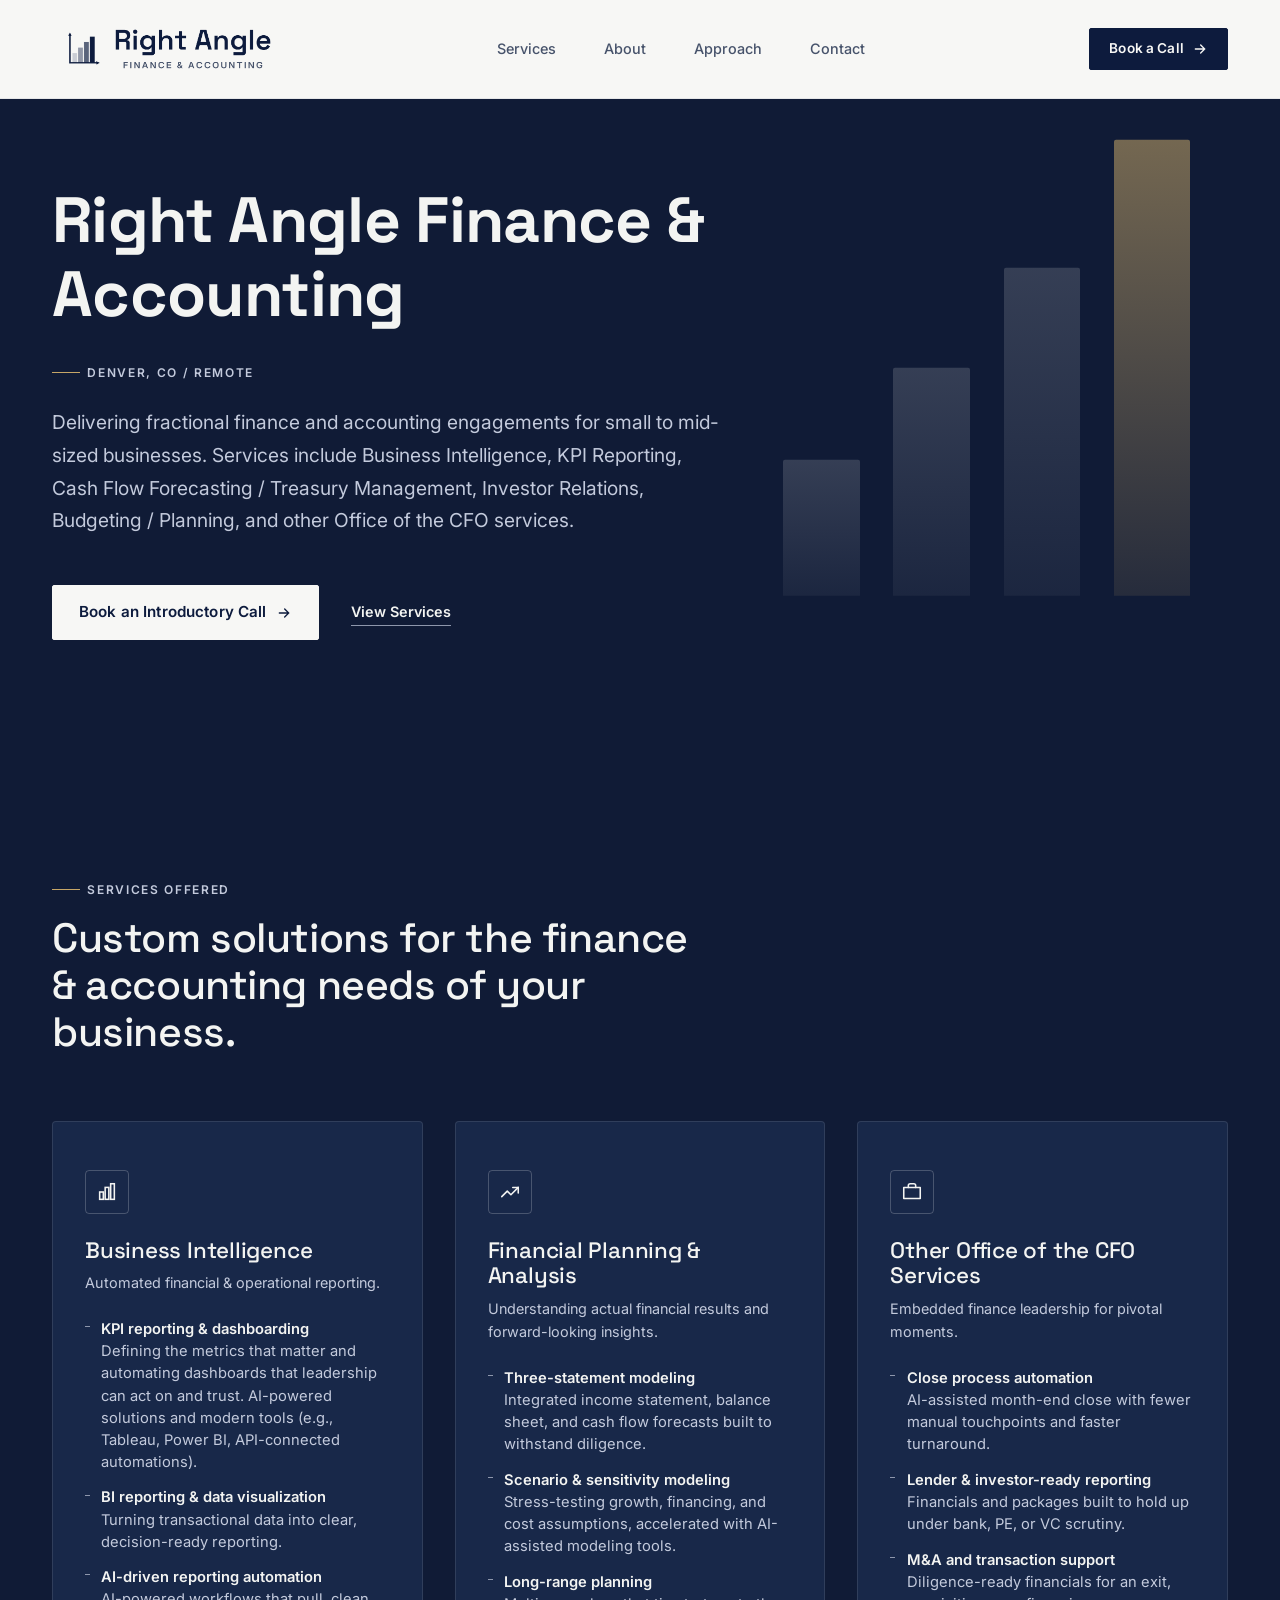
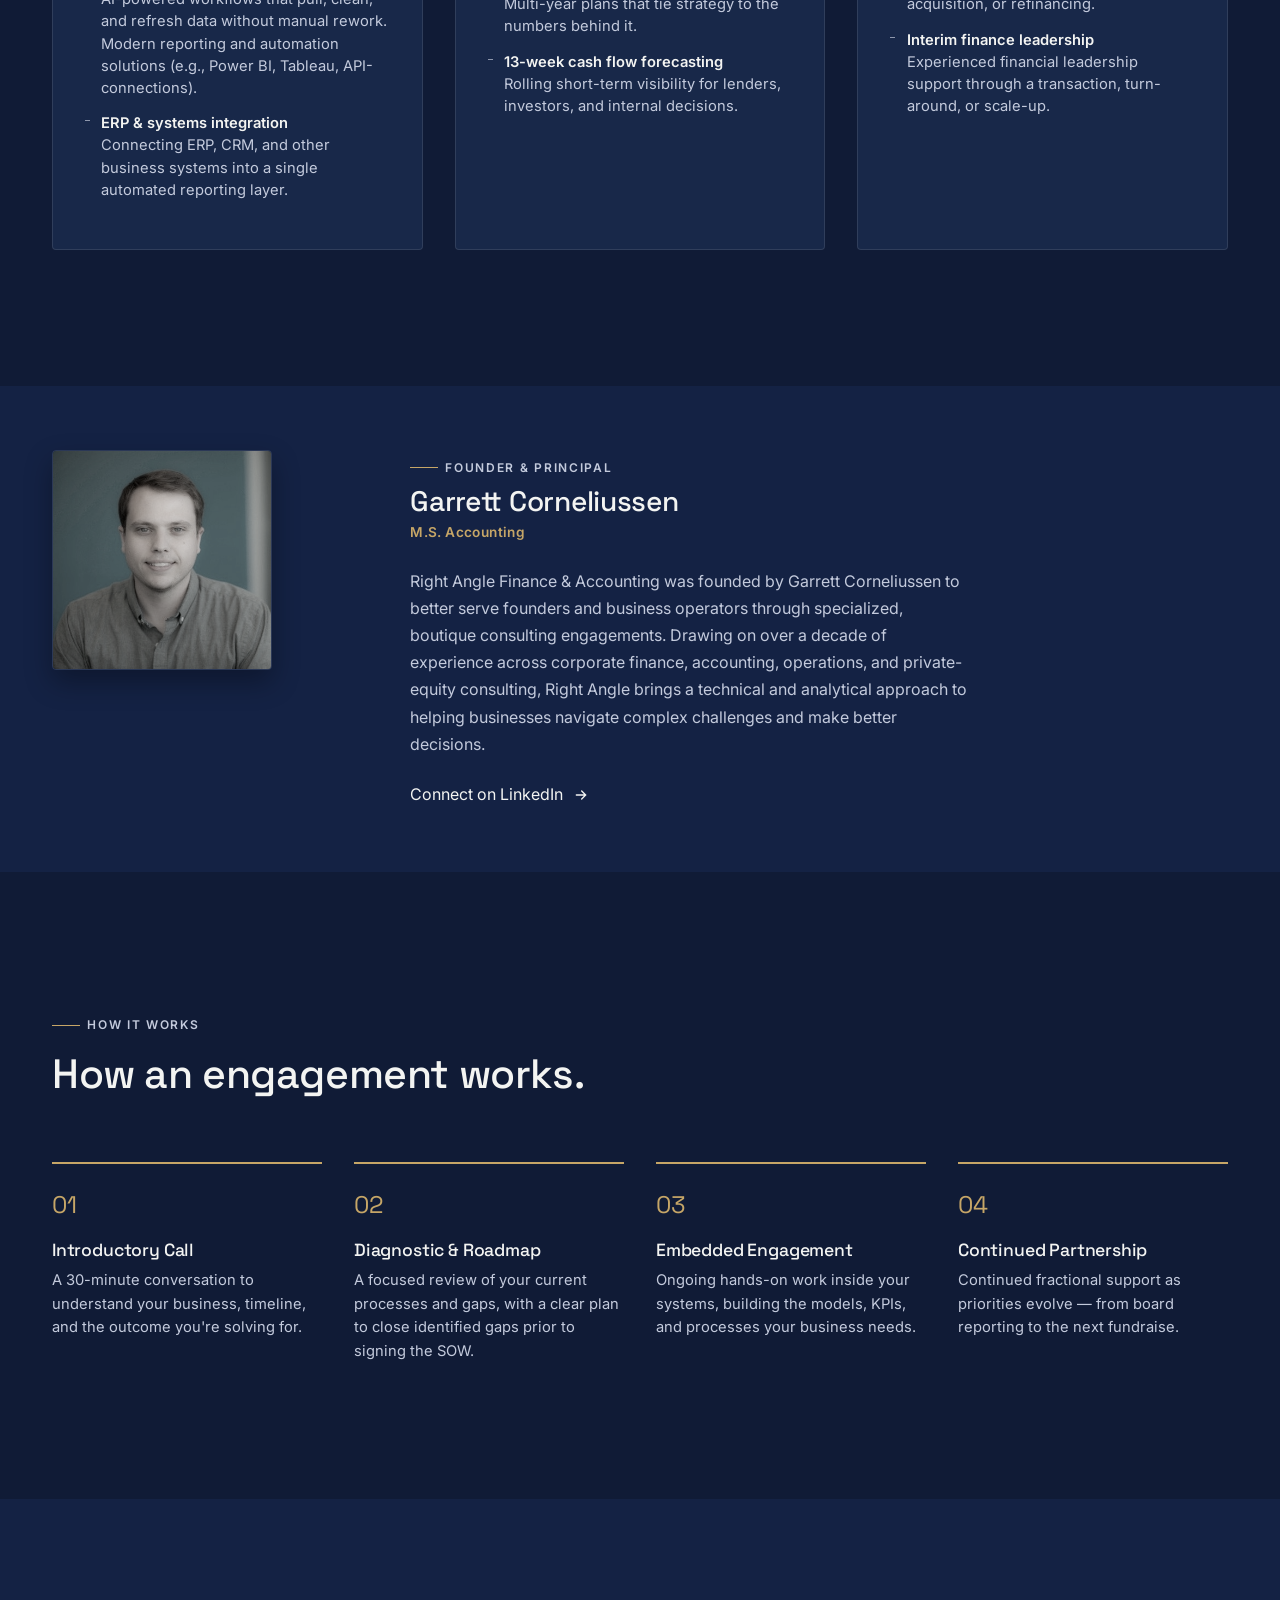
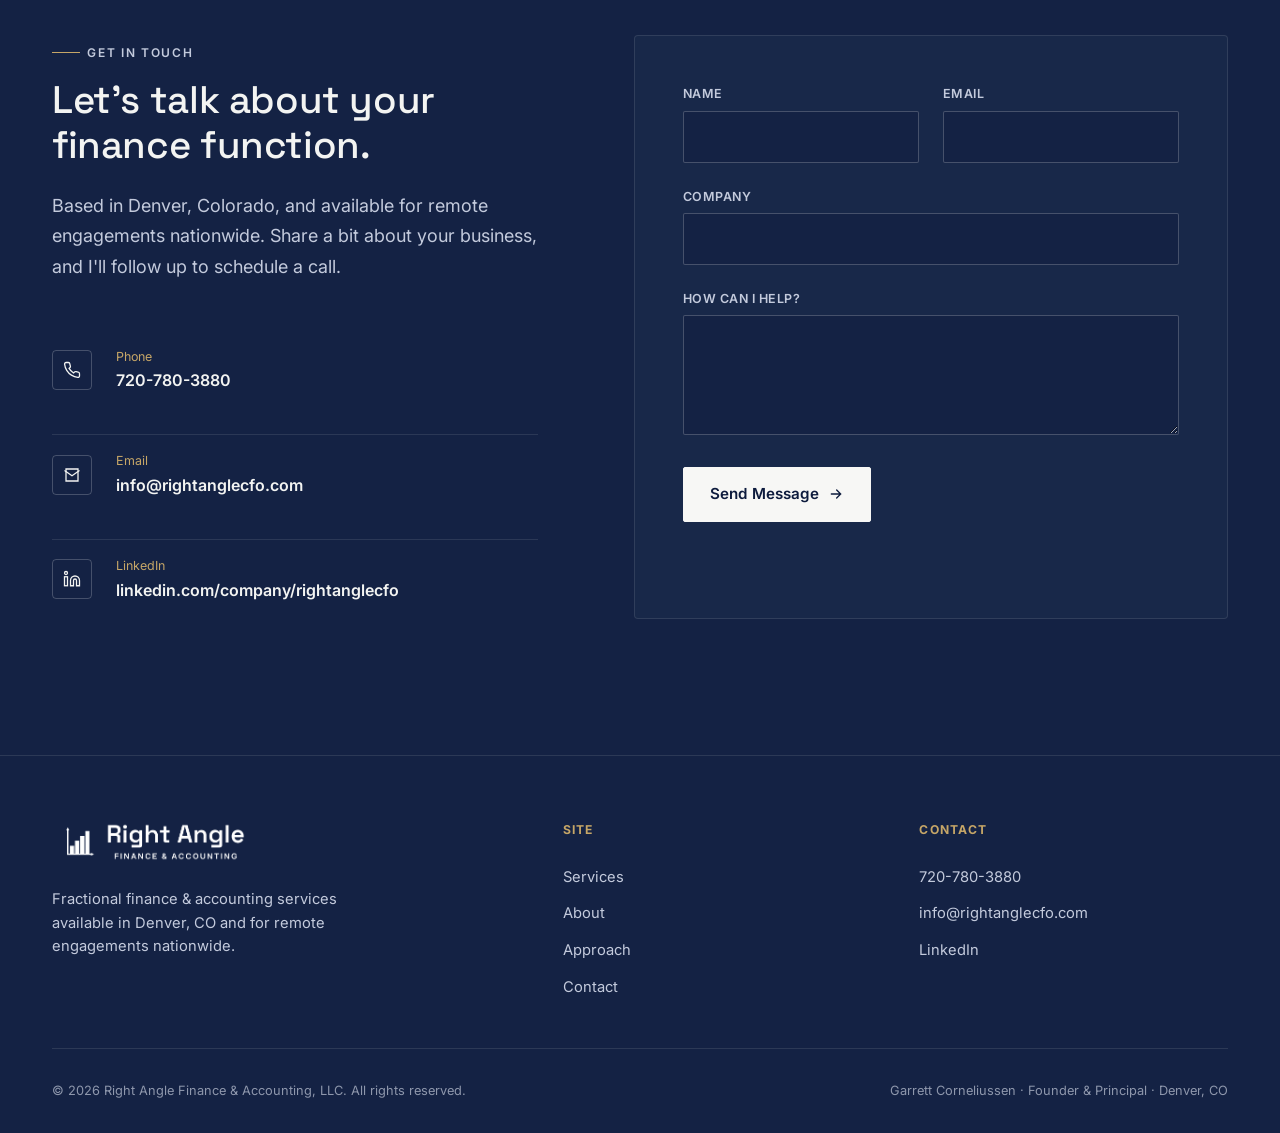
==== index.html @ b78715cd "Update Services headline, drop subheading, fix hero bar clipping - Services headline now reads "Cust" ====
<!DOCTYPE html>
<html lang="en">
<head>
<meta charset="UTF-8">
<meta name="viewport" content="width=device-width, initial-scale=1.0">
<title>Right Angle Finance & Accounting | Fractional CFO Services</title>
<meta name="description" content="Fractional finance & accounting for founder-led businesses preparing for exit, scaling through transformation, or building lender-ready financials after a raise. Based in Denver, CO — engagements nationwide.">

<link rel="icon" type="image/png" href="images/logo-icon.png">
<link rel="preconnect" href="https://fonts.googleapis.com">
<link rel="preconnect" href="https://fonts.gstatic.com" crossorigin>
<link href="https://fonts.googleapis.com/css2?family=Space+Grotesk:wght@400;500;600;700&family=Inter:wght@400;500;600;700&display=swap" rel="stylesheet">
<link rel="stylesheet" href="css/style.css">
</head>
<body>

<!-- ============================================================
     HEADER
     ============================================================ -->
<header class="site-header" id="siteHeader">
  <div class="container">
    <a href="#top" class="brand" aria-label="Right Angle Finance & Accounting — home">
      <img src="images/logo-horizontal-transparent.png" alt="Right Angle Finance & Accounting">
    </a>

    <nav class="nav-links" aria-label="Primary">
      <a href="#services">Services</a>
      <a href="#about">About</a>
      <a href="#process">Approach</a>
      <a href="#contact">Contact</a>
    </nav>

    <div class="nav-cta">
      <a href="#contact" class="btn btn-primary">
        Book a Call
        <svg viewBox="0 0 24 24" fill="none" stroke="currentColor" stroke-width="2" stroke-linecap="round"><path d="M5 12h14M13 6l6 6-6 6"/></svg>
      </a>
    </div>

    <button class="nav-toggle" id="navToggle" aria-label="Toggle menu" aria-expanded="false">
      <span></span><span></span><span></span>
    </button>
  </div>
</header>

<div class="mobile-menu" id="mobileMenu">
  <a href="#services">Services</a>
  <a href="#about">About</a>
  <a href="#process">Approach</a>
  <a href="#contact">Contact</a>
  <a href="#contact" class="btn btn-primary">Book a Call</a>
</div>

<main id="top">

  <!-- ============================================================
       HERO
       ============================================================ -->
  <section class="hero">
    <div class="hero-watermark" aria-hidden="true">
      <div class="bar"></div>
      <div class="bar"></div>
      <div class="bar"></div>
      <div class="bar"></div>
    </div>
    <div class="container">
      <div class="hero-copy">
        <h1>Right Angle Finance &amp; Accounting</h1>
        <span class="eyebrow">Denver, CO / Remote</span>
        <p class="lede">Delivering fractional finance and accounting engagements for small to mid-sized businesses. Services include Business Intelligence, KPI Reporting, Cash Flow Forecasting / Treasury Management, Investor Relations, Budgeting / Planning, and other Office of the CFO services.</p>
        <div class="hero-actions">
          <a href="#contact" class="btn btn-primary">
            Book an Introductory Call
            <svg viewBox="0 0 24 24" fill="none" stroke="currentColor" stroke-width="2" stroke-linecap="round"><path d="M5 12h14M13 6l6 6-6 6"/></svg>
          </a>
          <a href="#services" class="link-inline">View Services</a>
        </div>
      </div>
    </div>
  </section>

  <!-- ============================================================
       SERVICES
       ============================================================ -->
  <section class="section" id="services">
    <div class="container">
      <div class="services-intro section-head" data-reveal>
        <span class="eyebrow">Services Offered</span>
        <h2>Custom solutions for the finance &amp; accounting needs of your business.</h2>
      </div>

      <div class="services-grid">
        <article class="service-card" data-reveal>
          <div class="service-icon">
            <svg viewBox="0 0 24 24" fill="none" stroke="currentColor" stroke-width="1.7" stroke-linecap="round"><rect x="4" y="12" width="4" height="8"/><rect x="10" y="7" width="4" height="13"/><rect x="16" y="3" width="4" height="17"/></svg>
          </div>
          <h3>Business Intelligence</h3>
          <p class="service-tagline">Automated financial &amp; operational reporting.</p>
          <ul>
            <li><strong>KPI reporting &amp; dashboarding</strong>Defining the metrics that matter and automating dashboards that leadership can act on and trust. AI-powered solutions and modern tools (e.g., Tableau, Power BI, API-connected automations).</li>
            <li><strong>BI reporting &amp; data visualization</strong>Turning transactional data into clear, decision-ready reporting.</li>
            <li><strong>AI-driven reporting automation</strong>AI-powered workflows that pull, clean, and refresh data without manual rework. Modern reporting and automation solutions (e.g., Power BI, Tableau, API-connections).</li>
            <li><strong>ERP &amp; systems integration</strong>Connecting ERP, CRM, and other business systems into a single automated reporting layer.</li>
          </ul>
        </article>

        <article class="service-card" data-reveal>
          <div class="service-icon">
            <svg viewBox="0 0 24 24" fill="none" stroke="currentColor" stroke-width="1.7" stroke-linecap="round" stroke-linejoin="round"><path d="M3 17l6-6 4 4 8-8"/><path d="M15 7h6v6"/></svg>
          </div>
          <h3>Financial Planning &amp; Analysis</h3>
          <p class="service-tagline">Understanding actual financial results and forward-looking insights.</p>
          <ul>
            <li><strong>Three-statement modeling</strong>Integrated income statement, balance sheet, and cash flow forecasts built to withstand diligence.</li>
            <li><strong>Scenario &amp; sensitivity modeling</strong>Stress-testing growth, financing, and cost assumptions, accelerated with AI-assisted modeling tools.</li>
            <li><strong>Long-range planning</strong>Multi-year plans that tie strategy to the numbers behind it.</li>
            <li><strong>13-week cash flow forecasting</strong>Rolling short-term visibility for lenders, investors, and internal decisions.</li>
          </ul>
        </article>

        <article class="service-card" data-reveal>
          <div class="service-icon">
            <svg viewBox="0 0 24 24" fill="none" stroke="currentColor" stroke-width="1.7" stroke-linecap="round" stroke-linejoin="round"><path d="M3 7h18v12H3z"/><path d="M8 7V5a2 2 0 012-2h4a2 2 0 012 2v2"/></svg>
          </div>
          <h3>Other Office of the CFO Services</h3>
          <p class="service-tagline">Embedded finance leadership for pivotal moments.</p>
          <ul>
            <li><strong>Close process automation</strong>AI-assisted month-end close with fewer manual touchpoints and faster turnaround.</li>
            <li><strong>Lender &amp; investor-ready reporting</strong>Financials and packages built to hold up under bank, PE, or VC scrutiny.</li>
            <li><strong>M&amp;A and transaction support</strong>Diligence-ready financials for an exit, acquisition, or refinancing.</li>
            <li><strong>Interim finance leadership</strong>Experienced financial leadership support through a transaction, turn-around, or scale-up.</li>
          </ul>
        </article>
      </div>
    </div>
  </section>

  <!-- ============================================================
       ABOUT US
       ============================================================ -->
  <section class="section section--tight section--alt" id="about">
    <div class="container about-grid">
      <div class="about-photo" data-reveal>
        <img src="images/headshot.jpg" alt="Garrett Corneliussen, Founder and Principal of Right Angle Finance &amp; Accounting">
      </div>
      <div class="about-copy" data-reveal>
        <span class="eyebrow">Founder &amp; Principal</span>
        <h2>Garrett Corneliussen</h2>
        <span class="credential">M.S. Accounting</span>
        <p class="lede">Right Angle Finance &amp; Accounting was founded by Garrett Corneliussen to better serve founders and business operators through specialized, boutique consulting engagements. Drawing on over a decade of experience across corporate finance, accounting, operations, and private-equity consulting, Right Angle brings a technical and analytical approach to helping businesses navigate complex challenges and make better decisions.</p>
        <a href="https://www.linkedin.com/in/garrettcorneliussen/" target="_blank" rel="noopener" class="link-inline about-linkedin">
          Connect on LinkedIn
          <svg viewBox="0 0 24 24" fill="none" stroke="currentColor" stroke-width="2" stroke-linecap="round"><path d="M5 12h14M13 6l6 6-6 6"/></svg>
        </a>
      </div>
    </div>
  </section>

  <!-- ============================================================
       PROCESS
       ============================================================ -->
  <section class="section" id="process">
    <div class="container">
      <div class="section-head" data-reveal>
        <span class="eyebrow">How It Works</span>
        <h2>How an engagement works.</h2>
      </div>

      <div class="process-list">
        <div class="process-item" data-reveal>
          <span class="step-num">01</span>
          <h4>Introductory Call</h4>
          <p>A 30-minute conversation to understand your business, timeline, and the outcome you're solving for.</p>
        </div>
        <div class="process-item" data-reveal>
          <span class="step-num">02</span>
          <h4>Diagnostic &amp; Roadmap</h4>
          <p>A focused review of your current processes and gaps, with a clear plan to close identified gaps prior to signing the SOW.</p>
        </div>
        <div class="process-item" data-reveal>
          <span class="step-num">03</span>
          <h4>Embedded Engagement</h4>
          <p>Ongoing hands-on work inside your systems, building the models, KPIs, and processes your business needs.</p>
        </div>
        <div class="process-item" data-reveal>
          <span class="step-num">04</span>
          <h4>Continued Partnership</h4>
          <p>Continued fractional support as priorities evolve — from board reporting to the next fundraise.</p>
        </div>
      </div>
    </div>
  </section>

  <!-- ============================================================
       CONTACT
       ============================================================ -->
  <section class="section section--alt" id="contact">
    <div class="container contact-wrap">
      <div class="contact-info" data-reveal>
        <span class="eyebrow">Get In Touch</span>
        <h2>Let's talk about your finance function.</h2>
        <p class="lede">Based in Denver, Colorado, and available for remote engagements nationwide. Share a bit about your business, and I'll follow up to schedule a call.</p>

        <div class="contact-channels">
          <div class="contact-channel">
            <span class="ic"><svg viewBox="0 0 24 24" fill="none" stroke="currentColor" stroke-width="1.7"><path d="M22 16.92v3a2 2 0 01-2.18 2 19.79 19.79 0 01-8.63-3.07 19.5 19.5 0 01-6-6 19.79 19.79 0 01-3.07-8.67A2 2 0 014.11 2h3a2 2 0 012 1.72c.127.96.361 1.903.7 2.81a2 2 0 01-.45 2.11L8.09 9.91a16 16 0 006 6l1.27-1.27a2 2 0 012.11-.45c.907.339 1.85.573 2.81.7A2 2 0 0122 16.92z"/></svg></span>
            <span>
              <span class="chan-label">Phone</span>
              <a href="tel:+17207803880">720-780-3880</a>
            </span>
          </div>
          <div class="contact-channel">
            <span class="ic"><svg viewBox="0 0 24 24" fill="none" stroke="currentColor" stroke-width="1.7"><path d="M4 4h16v16H4z"/><path d="M22 6l-10 7L2 6"/></svg></span>
            <span>
              <span class="chan-label">Email</span>
              <a href="mailto:info@rightanglecfo.com">info@rightanglecfo.com</a>
            </span>
          </div>
          <div class="contact-channel">
            <span class="ic"><svg viewBox="0 0 24 24" fill="none" stroke="currentColor" stroke-width="1.7"><path d="M16 8a6 6 0 016 6v7h-4v-7a2 2 0 00-2-2 2 2 0 00-2 2v7h-4v-7a6 6 0 016-6z"/><rect x="2" y="9" width="4" height="12"/><circle cx="4" cy="4" r="2"/></svg></span>
            <span>
              <span class="chan-label">LinkedIn</span>
              <a href="https://www.linkedin.com/company/rightanglecfo" target="_blank" rel="noopener" id="linkedinLink">linkedin.com/company/rightanglecfo</a>
            </span>
          </div>
        </div>
      </div>

      <form class="contact-form" id="contactForm" data-reveal novalidate>
        <div class="form-row">
          <div class="field">
            <label for="name">Name</label>
            <input type="text" id="name" name="name" autocomplete="name" required>
            <span class="err-msg">Please enter your name.</span>
          </div>
          <div class="field">
            <label for="email">Email</label>
            <input type="email" id="email" name="email" autocomplete="email" required>
            <span class="err-msg">Please enter a valid email.</span>
          </div>
        </div>
        <div class="field">
          <label for="company">Company</label>
          <input type="text" id="company" name="company" autocomplete="organization">
        </div>
        <div class="field">
          <label for="message">How can I help?</label>
          <textarea id="message" name="message" required></textarea>
          <span class="err-msg">Please add a short message.</span>
        </div>
        <div class="form-submit">
          <button type="submit" class="btn btn-primary">
            Send Message
            <svg viewBox="0 0 24 24" fill="none" stroke="currentColor" stroke-width="2" stroke-linecap="round"><path d="M5 12h14M13 6l6 6-6 6"/></svg>
          </button>
          <span class="form-status" id="formStatus"></span>
        </div>
      </form>
    </div>
  </section>

</main>

<!-- ============================================================
     FOOTER
     ============================================================ -->
<footer class="site-footer">
  <div class="container">
    <div class="footer-top">
      <div class="footer-brand">
        <img src="images/logo-horizontal-transparent.png" alt="Right Angle Finance & Accounting">
        <p>Fractional finance &amp; accounting services available in Denver, CO and for remote engagements nationwide.</p>
      </div>
      <div class="footer-col">
        <h5>Site</h5>
        <ul>
          <li><a href="#services">Services</a></li>
          <li><a href="#about">About</a></li>
          <li><a href="#process">Approach</a></li>
          <li><a href="#contact">Contact</a></li>
        </ul>
      </div>
      <div class="footer-col">
        <h5>Contact</h5>
        <ul>
          <li><a href="tel:+17207803880">720-780-3880</a></li>
          <li><a href="mailto:info@rightanglecfo.com">info@rightanglecfo.com</a></li>
          <li><a href="https://www.linkedin.com/company/rightanglecfo" target="_blank" rel="noopener" id="linkedinLinkFooter">LinkedIn</a></li>
        </ul>
      </div>
    </div>
    <div class="footer-bottom">
      <span>&copy; <span id="year"></span> Right Angle Finance &amp; Accounting, LLC. All rights reserved.</span>
      <span class="tag">Garrett Corneliussen &middot; Founder &amp; Principal &middot; Denver, CO</span>
    </div>
  </div>
</footer>

<script src="js/main.js"></script>
</body>
</html>
---- css/style.css ----
/* ============================================================
   RIGHT ANGLE FINANCE & ACCOUNTING — Design Tokens & Base
   Dark navy system pulled from the logo's darkest bar, carried
   across the whole page rather than isolated to one section.
   ============================================================ */

:root {
  /* Color */
  --bg: #101B36;          /* page background — deep navy, lightened for readability */
  --bg-alt: #142244;      /* subtle alt-section tone */
  --surface: #182849;     /* card surface */
  --surface-2: #1E3153;   /* raised / hovered surface */
  --paper: #F7F7F5;       /* light inversion surface + button fill */
  --ink: #0D1B3D;         /* dark text used on light (--paper) surfaces */

  --text-primary: #F3F4F2;
  --text-secondary: #C3CADC;   /* body copy on dark — lightened/warmed for long-form legibility */
  --text-tertiary: #8E97AC;    /* decorative / large-text only, <4.5:1 at small sizes */

  --accent: #C6A667;      /* muted brass/gold — the one deliberate pop of color */
  --accent-soft: rgba(198, 166, 103, 0.16);

  --line: rgba(247, 247, 245, 0.10);
  --line-strong: rgba(247, 247, 245, 0.22);

  --error: #FF7A6E;

  /* Type */
  --font-display: 'Space Grotesk', 'Helvetica Neue', Arial, sans-serif;
  --font-body: 'Inter', -apple-system, BlinkMacSystemFont, 'Segoe UI', sans-serif;

  /* Spacing scale (8px base) */
  --space-1: 0.5rem;
  --space-2: 1rem;
  --space-3: 1.5rem;
  --space-4: 2rem;
  --space-5: 3rem;
  --space-6: 4rem;
  --space-7: 6rem;
  --space-8: 8.5rem;

  /* Layout */
  --container: 1240px;
  --container-narrow: 800px;
  --radius-sm: 2px;
  --radius-md: 4px;

  /* Motion */
  --ease: cubic-bezier(0.4, 0, 0.2, 1);
  --dur-fast: 180ms;
  --dur-med: 320ms;
  --dur-slow: 620ms;

  /* Shadow */
  --shadow-sm: 0 1px 2px rgba(0, 0, 0, 0.2);
  --shadow-md: 0 12px 28px rgba(0, 0, 0, 0.32);
  --shadow-lg: 0 28px 56px rgba(0, 0, 0, 0.42);
}

/* ---------- Reset ---------- */
*, *::before, *::after { box-sizing: border-box; }
* { margin: 0; }
html { -webkit-text-size-adjust: 100%; }
@media (prefers-reduced-motion: reduce) {
  *, *::before, *::after {
    animation-duration: 0.01ms !important;
    animation-iteration-count: 1 !important;
    transition-duration: 0.01ms !important;
    scroll-behavior: auto !important;
  }
}

body {
  font-family: var(--font-body);
  background: var(--bg);
  color: var(--text-primary);
  font-size: 16px;
  line-height: 1.6;
  -webkit-font-smoothing: antialiased;
  overflow-x: hidden;
}

img, picture, svg { display: block; max-width: 100%; }
a { color: inherit; text-decoration: none; }
button { font: inherit; color: inherit; background: none; border: none; }
input, textarea { font: inherit; color: inherit; }
ul { list-style: none; padding: 0; }

::selection { background: var(--paper); color: var(--ink); }

:focus-visible {
  outline: 2px solid var(--text-primary);
  outline-offset: 3px;
}

/* ---------- Typography ---------- */
h1, h2, h3, h4 {
  font-family: var(--font-display);
  font-weight: 500;
  line-height: 1.15;
  letter-spacing: -0.01em;
  color: var(--text-primary);
}

.eyebrow {
  font-family: var(--font-body);
  font-size: 0.75rem;
  font-weight: 600;
  letter-spacing: 0.14em;
  text-transform: uppercase;
  color: var(--text-secondary);
  display: inline-flex;
  align-items: center;
  gap: 0.6em;
}
.eyebrow::before {
  content: '';
  width: 28px;
  height: 1px;
  background: var(--accent);
  display: inline-block;
  transform: scaleX(0);
  transform-origin: left;
}
.hero-copy .eyebrow::before { animation: drawLine 600ms var(--ease) 300ms forwards; }
.is-visible .eyebrow::before { animation: drawLine 600ms var(--ease) forwards; }
@keyframes drawLine { to { transform: scaleX(1); } }

.lede {
  font-size: 1.125rem;
  line-height: 1.7;
  color: var(--text-secondary);
  max-width: 46ch;
}

/* ---------- Layout helpers ---------- */
.container {
  width: 100%;
  max-width: var(--container);
  margin-inline: auto;
  padding-inline: var(--space-4);
}
@media (max-width: 640px) {
  .container { padding-inline: var(--space-3); }
}

.section { padding-block: var(--space-8); }
.section--tight { padding-block: var(--space-6); }
.section--alt { background: var(--bg-alt); }
.section-head { max-width: 640px; margin-bottom: var(--space-6); }
.section-head--center { max-width: 640px; margin-inline: auto; text-align: center; }

.section-head h2 { margin-top: var(--space-2); font-size: clamp(2rem, 3.2vw, 2.75rem); }

/* ---------- Buttons ---------- */
.btn {
  display: inline-flex;
  align-items: center;
  gap: 0.6em;
  padding: 0.95em 1.7em;
  font-size: 0.95rem;
  font-weight: 600;
  letter-spacing: 0.01em;
  border-radius: var(--radius-sm);
  cursor: pointer;
  transition: background var(--dur-fast) var(--ease),
              color var(--dur-fast) var(--ease),
              border-color var(--dur-fast) var(--ease),
              transform var(--dur-fast) var(--ease),
              box-shadow var(--dur-fast) var(--ease);
  white-space: nowrap;
}
.btn svg { width: 16px; height: 16px; transition: transform var(--dur-fast) var(--ease); }

.btn-primary {
  background: var(--paper);
  color: var(--ink);
  border: 1px solid var(--paper);
}
.btn-primary:hover {
  background: var(--text-primary);
  transform: translateY(-2px);
  box-shadow: var(--shadow-md), 0 0 0 1px var(--accent-soft);
}
.btn-primary:hover svg { transform: translate(3px, -3px); }

.btn-ghost {
  background: transparent;
  color: var(--text-primary);
  border: 1px solid var(--line-strong);
}
.btn-ghost:hover {
  background: var(--paper);
  color: var(--ink);
  border-color: var(--paper);
}

/* ============================================================
   HEADER / NAV
   ============================================================ */
.site-header {
  position: fixed;
  top: 0; left: 0; right: 0;
  z-index: 100;
  padding-block: var(--space-3);
  background: var(--paper);
  border-bottom: 1px solid rgba(13, 27, 61, 0.08);
  transition: padding var(--dur-med) var(--ease),
              box-shadow var(--dur-med) var(--ease);
}
.site-header.is-scrolled {
  padding-block: var(--space-2);
  box-shadow: 0 4px 24px rgba(13, 27, 61, 0.08);
}

.site-header .container {
  display: flex;
  align-items: center;
  justify-content: space-between;
  gap: var(--space-4);
}

.brand { display: flex; align-items: center; }
.brand img { height: 50px; width: auto; }

.nav-links {
  display: flex;
  align-items: center;
  gap: var(--space-5);
}
.nav-links a {
  position: relative;
  font-size: 0.9rem;
  font-weight: 500;
  color: #47536B;
  padding-block: 4px;
  transition: color var(--dur-fast) var(--ease);
}
.nav-links a::after {
  content: '';
  position: absolute;
  left: 0; bottom: 0;
  width: 100%; height: 1px;
  background: var(--ink);
  transform: scaleX(0);
  transform-origin: right;
  transition: transform var(--dur-med) var(--ease);
}
.nav-links a:hover { color: var(--ink); }
.nav-links a:hover::after { transform: scaleX(1); transform-origin: left; }

.nav-cta { display: flex; align-items: center; gap: var(--space-3); }
.nav-cta .btn {
  padding: 0.7em 1.4em;
  font-size: 0.85rem;
  background: var(--ink);
  color: var(--paper);
  border-color: var(--ink);
}
.nav-cta .btn:hover {
  background: #16234A;
  transform: translateY(-2px);
  box-shadow: var(--shadow-md);
}

.nav-toggle {
  display: none;
  width: 32px; height: 24px;
  position: relative;
  cursor: pointer;
  z-index: 110;
}
.nav-toggle span {
  position: absolute; left: 0; right: 0; height: 2px;
  background: var(--ink);
  transition: transform var(--dur-fast) var(--ease), opacity var(--dur-fast) var(--ease), top var(--dur-fast) var(--ease);
}
.nav-toggle span:nth-child(1) { top: 0; }
.nav-toggle span:nth-child(2) { top: 11px; }
.nav-toggle span:nth-child(3) { top: 22px; }
.nav-toggle.is-open span:nth-child(1) { top: 11px; transform: rotate(45deg); }
.nav-toggle.is-open span:nth-child(2) { opacity: 0; }
.nav-toggle.is-open span:nth-child(3) { top: 11px; transform: rotate(-45deg); }

/* ============================================================
   HERO
   ============================================================ */
section[id] { scroll-margin-top: 100px; }

.hero {
  position: relative;
  padding-top: calc(var(--space-8) + 3rem);
  padding-bottom: var(--space-7);
  overflow: hidden;
}

/* Faint watermark bar-chart, echoing the logo mark, bleeding off
   the right edge rather than sitting in a boxed mockup card. */
.hero-watermark {
  position: absolute;
  top: 50%;
  right: 7vw;
  transform: translateY(-50%);
  display: flex;
  align-items: flex-end;
  gap: clamp(18px, 2.6vw, 34px);
  height: 62%;
  min-height: 320px;
  pointer-events: none;
  z-index: 0;
}
.hero-watermark .bar {
  width: clamp(46px, 6vw, 84px);
  border-radius: var(--radius-sm) var(--radius-sm) 0 0;
  background: linear-gradient(180deg, rgba(247,247,245,0.16), rgba(247,247,245,0.05));
  transform: scaleY(0);
  transform-origin: bottom;
  animation: growBar 1100ms var(--ease) forwards;
}
.hero-watermark .bar:nth-child(1) { height: 30%; animation-delay: 120ms; }
.hero-watermark .bar:nth-child(2) { height: 50%; animation-delay: 260ms; }
.hero-watermark .bar:nth-child(3) { height: 72%; animation-delay: 400ms; }
.hero-watermark .bar:nth-child(4) { height: 100%; background: linear-gradient(180deg, rgba(198,166,103,0.55), rgba(198,166,103,0.12)); animation-delay: 540ms; }
@keyframes growBar { to { transform: scaleY(1); } }
@media (prefers-reduced-motion: reduce) {
  .hero-watermark .bar { animation: none; transform: scaleY(1); }
}

.hero .container { position: relative; z-index: 1; }
.hero-copy { max-width: 720px; }
.hero-copy h1 {
  font-size: clamp(2.6rem, 5vw, 4.2rem);
  font-weight: 700;
}
.hero-copy .eyebrow { margin-top: var(--space-4); }
.hero-copy .lede { margin-top: var(--space-3); font-size: 1.2rem; max-width: 56ch; }
.hero-actions {
  margin-top: var(--space-5);
  display: flex;
  align-items: center;
  gap: var(--space-4);
  flex-wrap: wrap;
}
.hero-actions .link-inline {
  font-size: 0.9rem;
  font-weight: 600;
  color: var(--text-primary);
  border-bottom: 1px solid var(--text-tertiary);
  padding-bottom: 2px;
  transition: border-color var(--dur-fast) var(--ease);
}
.hero-actions .link-inline:hover { border-color: var(--text-primary); }

/* ============================================================
   SERVICES
   ============================================================ */
.services-intro {
  max-width: 640px;
  margin-bottom: var(--space-6);
}
.services-intro p { margin-top: var(--space-2); }

.services-grid {
  display: grid;
  grid-template-columns: repeat(3, 1fr);
  gap: var(--space-4);
}
.service-card {
  position: relative;
  background: var(--surface);
  border: 1px solid var(--line);
  border-radius: var(--radius-md);
  padding: var(--space-5) var(--space-4);
  overflow: hidden;
  cursor: default;
  transition: background var(--dur-med) var(--ease), transform var(--dur-med) var(--ease), box-shadow var(--dur-med) var(--ease), border-color var(--dur-med) var(--ease);
}
.service-card:hover {
  background: var(--surface-2);
  transform: translateY(-4px) scale(1.012);
  box-shadow: var(--shadow-md);
  border-color: var(--line-strong);
}
.service-icon {
  width: 44px; height: 44px;
  display: flex; align-items: center; justify-content: center;
  border: 1px solid var(--line-strong);
  border-radius: var(--radius-md);
  margin-bottom: var(--space-3);
  color: var(--text-primary);
  transition: border-color var(--dur-med) var(--ease), background var(--dur-med) var(--ease), color var(--dur-med) var(--ease);
  transform: scale(0.6);
  opacity: 0;
}
.service-card.is-visible .service-icon {
  animation: iconPop 500ms var(--ease) 200ms forwards;
}
@keyframes iconPop {
  60% { transform: scale(1.08); opacity: 1; }
  100% { transform: scale(1); opacity: 1; }
}
.service-icon svg { width: 22px; height: 22px; }
.service-card:hover .service-icon {
  border-color: var(--accent);
  background: var(--accent-soft);
  color: var(--accent);
}
.service-card h3 { font-size: 1.4rem; margin-bottom: var(--space-1); }
.service-card .service-tagline {
  font-size: 0.9rem;
  color: var(--text-secondary);
  margin-bottom: var(--space-3);
  transition: color var(--dur-med) var(--ease);
}
.service-card:hover .service-tagline { color: var(--text-primary); }

.service-card ul { display: grid; gap: 0.85em; }
.service-card ul li {
  font-size: 0.92rem;
  line-height: 1.5;
  color: var(--text-secondary);
  padding-left: 1.1em;
  position: relative;
  transition: color var(--dur-med) var(--ease);
}
.service-card ul li::before {
  content: '';
  position: absolute;
  left: 0; top: 0.55em;
  width: 5px; height: 1px;
  background: var(--text-tertiary);
  transition: background var(--dur-med) var(--ease);
}
.service-card ul li strong {
  display: block;
  color: var(--text-primary);
  font-weight: 600;
}
.service-card:hover ul li { color: var(--text-primary); }
.service-card:hover ul li::before { background: var(--accent); }

/* ============================================================
   ABOUT US
   ============================================================ */
.about-grid {
  display: grid;
  grid-template-columns: 0.55fr 1.45fr;
  gap: var(--space-5);
  align-items: start;
}
.about-photo {
  position: relative;
  aspect-ratio: 1 / 1;
  max-width: 220px;
  border-radius: var(--radius-md);
  overflow: hidden;
  border: 1px solid var(--line);
  box-shadow: var(--shadow-md);
  transition: box-shadow var(--dur-slow) var(--ease), border-color var(--dur-slow) var(--ease);
}
.about-photo:hover {
  border-color: var(--accent-soft);
  box-shadow: var(--shadow-md), 0 0 0 4px var(--accent-soft);
}
.about-photo img {
  width: 100%;
  height: 100%;
  object-fit: cover;
  filter: grayscale(85%) contrast(1.05) brightness(0.95);
  transition: filter var(--dur-slow) var(--ease), transform var(--dur-slow) var(--ease);
}
.about-photo:hover img {
  filter: grayscale(0%) contrast(1) brightness(1);
  transform: scale(1.03);
}
.about-copy h2 { margin-top: var(--space-1); font-size: clamp(1.5rem, 2.2vw, 1.9rem); }
.about-copy .credential {
  display: block;
  margin-top: 0.35em;
  font-size: 0.85rem;
  font-weight: 600;
  letter-spacing: 0.03em;
  color: var(--accent);
}
.about-copy .lede { margin-top: var(--space-3); max-width: 56ch; font-size: 1rem; }
.about-linkedin {
  margin-top: var(--space-3);
  display: inline-flex;
  align-items: center;
  gap: 0.6em;
  white-space: nowrap;
}
.about-linkedin svg { width: 16px; height: 16px; flex-shrink: 0; transition: transform var(--dur-fast) var(--ease); }
.about-linkedin:hover svg { transform: translate(3px, -3px); }

/* ============================================================
   PROCESS / HOW IT WORKS
   ============================================================ */
.process-list {
  display: grid;
  grid-template-columns: repeat(4, 1fr);
  gap: var(--space-4);
}
.process-item {
  padding-top: var(--space-3);
  position: relative;
}
.process-item::before {
  content: '';
  position: absolute;
  top: 0; left: 0;
  width: 100%; height: 2px;
  background: var(--line-strong);
}
.process-item::after {
  content: '';
  position: absolute;
  top: 0; left: 0;
  width: 100%; height: 2px;
  background: var(--accent);
  transform: scaleX(0);
  transform-origin: left;
  transition: transform 800ms var(--ease) 150ms;
}
.process-item.is-visible::after { transform: scaleX(1); }
.process-item .step-num {
  font-family: var(--font-display);
  font-size: 1.5rem;
  color: var(--accent);
  display: block;
  margin-bottom: var(--space-2);
}
.process-item h4 { font-size: 1.1rem; margin-bottom: 0.5em; }
.process-item p { font-size: 0.92rem; color: var(--text-secondary); }

/* ============================================================
   CONTACT
   ============================================================ */
.contact-wrap {
  display: grid;
  grid-template-columns: 0.9fr 1.1fr;
  gap: var(--space-7);
}
.contact-info h2 { font-size: clamp(2rem, 3vw, 2.6rem); margin-top: var(--space-2); }
.contact-info .lede { margin-top: var(--space-3); }

.contact-channels { margin-top: var(--space-5); display: grid; gap: var(--space-3); }
.contact-channel {
  display: flex;
  align-items: center;
  gap: var(--space-3);
  padding-block: var(--space-2);
  border-top: 1px solid var(--line);
}
.contact-channel:first-child { border-top: none; }
.contact-channel .ic {
  width: 40px; height: 40px;
  border: 1px solid var(--line-strong);
  border-radius: var(--radius-md);
  display: flex; align-items: center; justify-content: center;
  transition: background var(--dur-fast) var(--ease), border-color var(--dur-fast) var(--ease);
  flex-shrink: 0;
}
.contact-channel .ic svg { width: 18px; height: 18px; }
.contact-channel a {
  font-weight: 600;
  color: var(--text-primary);
  transition: color var(--dur-fast) var(--ease);
}
.contact-channel .chan-label { display: block; font-size: 0.78rem; color: var(--accent); margin-bottom: 2px; }
.contact-channel:hover .ic { background: var(--paper); border-color: var(--paper); }
.contact-channel:hover .ic svg { color: var(--ink); }
.contact-channel:hover a { color: var(--text-primary); }

.contact-form {
  background: var(--surface);
  border: 1px solid var(--line);
  border-radius: var(--radius-md);
  padding: var(--space-5);
}
.form-row { display: grid; grid-template-columns: 1fr 1fr; gap: var(--space-3); }
.field { margin-bottom: var(--space-3); }
.field label {
  display: block;
  font-size: 0.78rem;
  font-weight: 600;
  letter-spacing: 0.04em;
  text-transform: uppercase;
  color: var(--text-secondary);
  margin-bottom: 0.5em;
}
.field input, .field textarea {
  width: 100%;
  padding: 0.85em 1em;
  border: 1px solid var(--line-strong);
  border-radius: var(--radius-sm);
  background: var(--bg-alt);
  color: var(--text-primary);
  font-size: 0.95rem;
  transition: border-color var(--dur-fast) var(--ease), box-shadow var(--dur-fast) var(--ease);
}
.field input::placeholder, .field textarea::placeholder { color: var(--text-tertiary); }
.field input:focus, .field textarea:focus {
  outline: none;
  border-color: var(--paper);
  box-shadow: 0 0 0 3px rgba(247,247,245,0.10);
}
.field textarea { resize: vertical; min-height: 120px; }
.field .err-msg {
  display: none;
  font-size: 0.8rem;
  color: var(--error);
  margin-top: 0.4em;
}
.field.has-error input, .field.has-error textarea { border-color: var(--error); }
.field.has-error .err-msg { display: block; }

.form-submit { display: flex; align-items: center; gap: var(--space-3); margin-top: var(--space-2); }
.form-status { font-size: 0.85rem; color: var(--text-secondary); }
.form-status.is-success { color: var(--text-primary); font-weight: 600; }
.form-status.is-error { color: var(--error); }

/* ============================================================
   FOOTER
   ============================================================ */
.site-footer {
  background: var(--bg-alt);
  border-top: 1px solid var(--line);
  color: var(--text-secondary);
  padding-block: var(--space-6) var(--space-4);
}
.footer-top {
  display: grid;
  grid-template-columns: 1.2fr 0.8fr 0.8fr;
  gap: var(--space-5);
  padding-bottom: var(--space-5);
  border-bottom: 1px solid var(--line);
}
.footer-brand img { height: 44px; margin-bottom: var(--space-3); filter: brightness(0) invert(1); }
.footer-brand p { color: var(--text-secondary); font-size: 0.92rem; max-width: 34ch; }
.footer-col h5 {
  font-size: 0.76rem;
  letter-spacing: 0.1em;
  text-transform: uppercase;
  color: var(--accent);
  margin-bottom: var(--space-3);
}
.footer-col ul { display: grid; gap: 0.7em; }
.footer-col a {
  font-size: 0.92rem;
  color: var(--text-secondary);
  transition: color var(--dur-fast) var(--ease), padding-left var(--dur-fast) var(--ease);
}
.footer-col a:hover { color: var(--text-primary); padding-left: 4px; }

.footer-bottom {
  padding-top: var(--space-4);
  display: flex;
  justify-content: space-between;
  align-items: center;
  flex-wrap: wrap;
  gap: var(--space-2);
  font-size: 0.8rem;
  color: var(--text-tertiary);
}
.footer-bottom .tag { color: var(--text-tertiary); }

/* ============================================================
   SCROLL REVEAL
   ============================================================ */
[data-reveal] {
  opacity: 0;
  transform: translateY(28px);
  transition: opacity 700ms var(--ease), transform 700ms var(--ease);
}
[data-reveal].is-visible { opacity: 1; transform: translateY(0); }
@media (prefers-reduced-motion: reduce) {
  [data-reveal] { opacity: 1; transform: none; transition: none; }
}

/* ============================================================
   RESPONSIVE
   ============================================================ */
@media (max-width: 1024px) {
  .hero-watermark { opacity: 0.6; }
  .contact-wrap { grid-template-columns: 1fr; gap: var(--space-6); }
  .process-list { grid-template-columns: repeat(2, 1fr); row-gap: var(--space-5); }
  .about-grid { grid-template-columns: 1fr; }
  .about-photo { max-width: 180px; }
}

@media (max-width: 860px) {
  .nav-links { display: none; }
  .nav-cta { display: none; }
  .nav-toggle { display: block; }
  .brand { flex-shrink: 0; }
  .services-grid { grid-template-columns: 1fr; }
  .footer-top { grid-template-columns: 1fr; gap: var(--space-4); }
  .hero-watermark { display: none; }

  .mobile-menu {
    position: fixed;
    inset: 0;
    background: var(--paper);
    z-index: 90;
    display: flex;
    flex-direction: column;
    justify-content: center;
    padding: var(--space-4);
    transform: translateY(-100%);
    transition: transform var(--dur-med) var(--ease);
  }
  .mobile-menu.is-open { transform: translateY(0); }
  .mobile-menu a {
    font-family: var(--font-display);
    font-size: 2rem;
    padding-block: 0.4em;
    border-bottom: 1px solid rgba(13, 27, 61, 0.10);
    color: var(--ink);
  }
  .mobile-menu .btn {
    margin-top: var(--space-4);
    align-self: flex-start;
    background: var(--ink);
    color: var(--paper);
    border-color: var(--ink);
  }
}
@media (min-width: 861px) { .mobile-menu { display: none; } }

@media (max-width: 640px) {
  .section { padding-block: var(--space-6); }
  .form-row { grid-template-columns: 1fr; }
  .hero-actions { flex-direction: column; align-items: flex-start; }
}
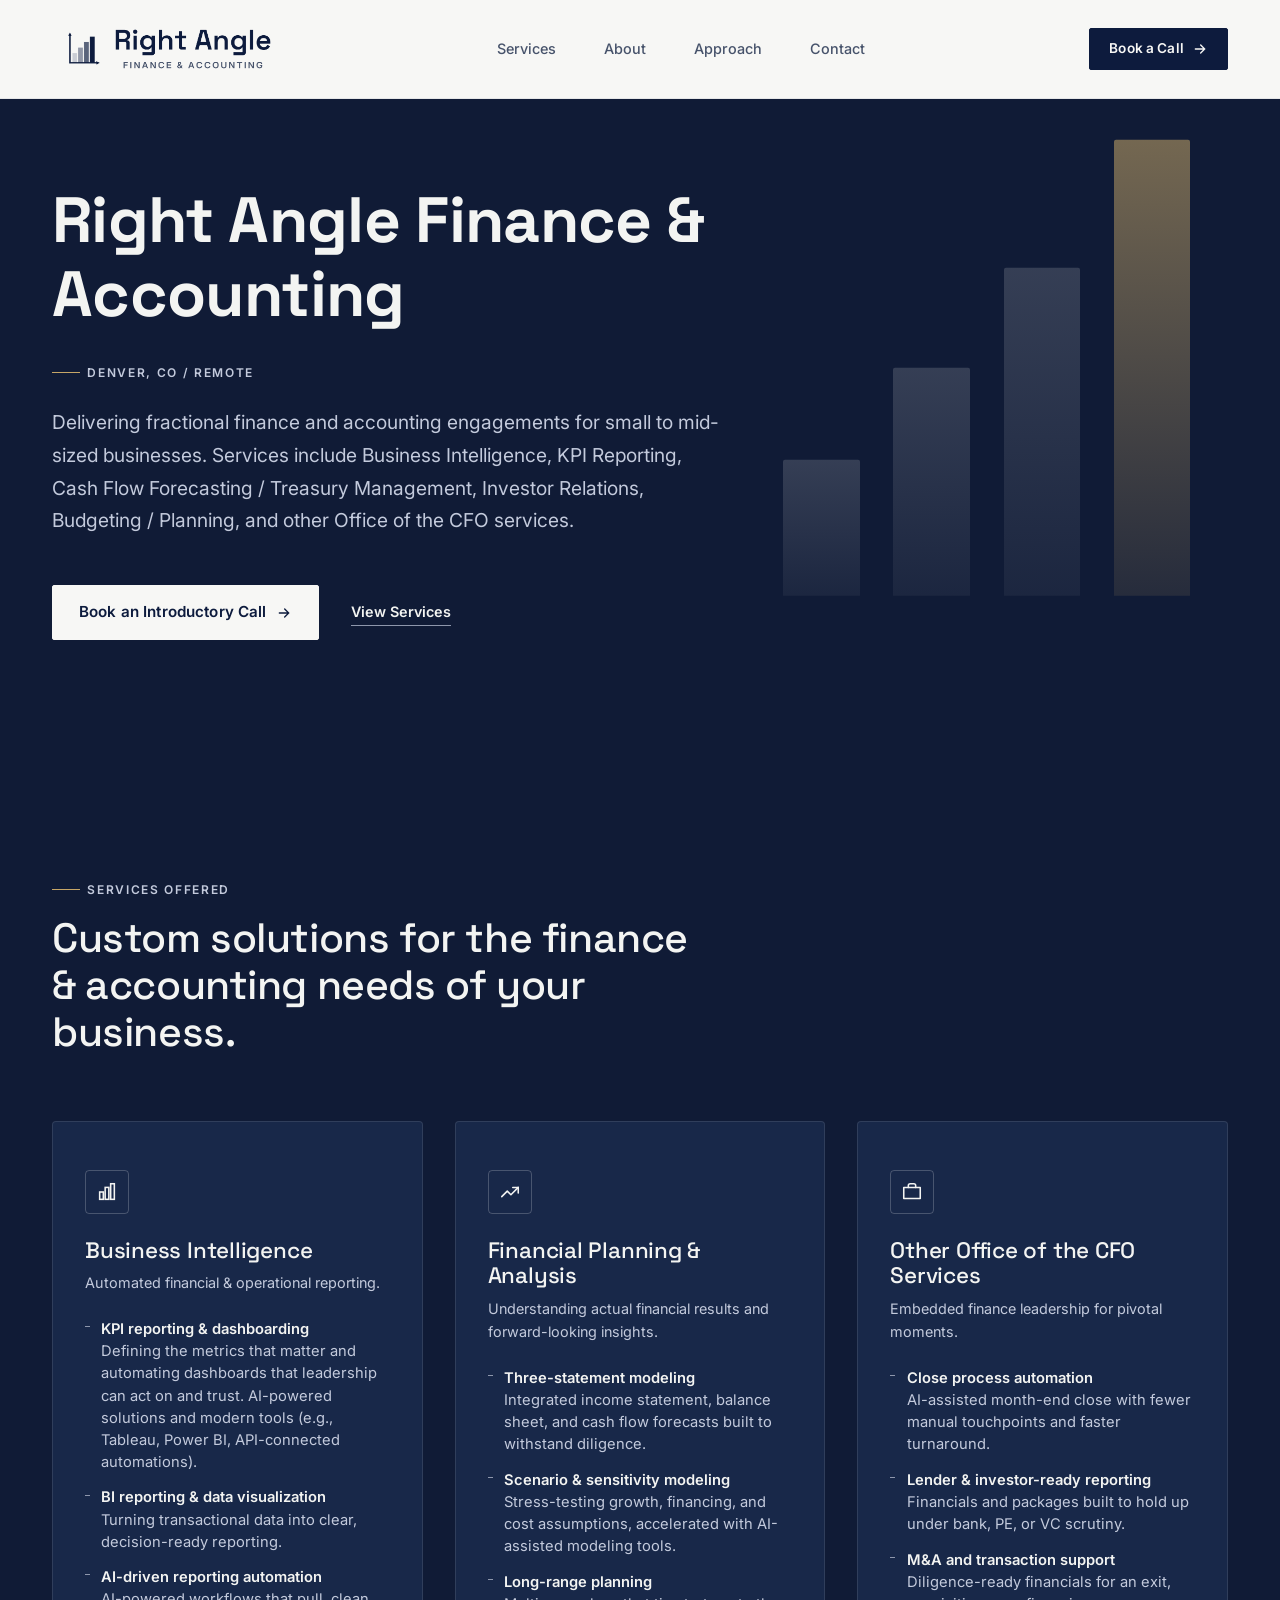
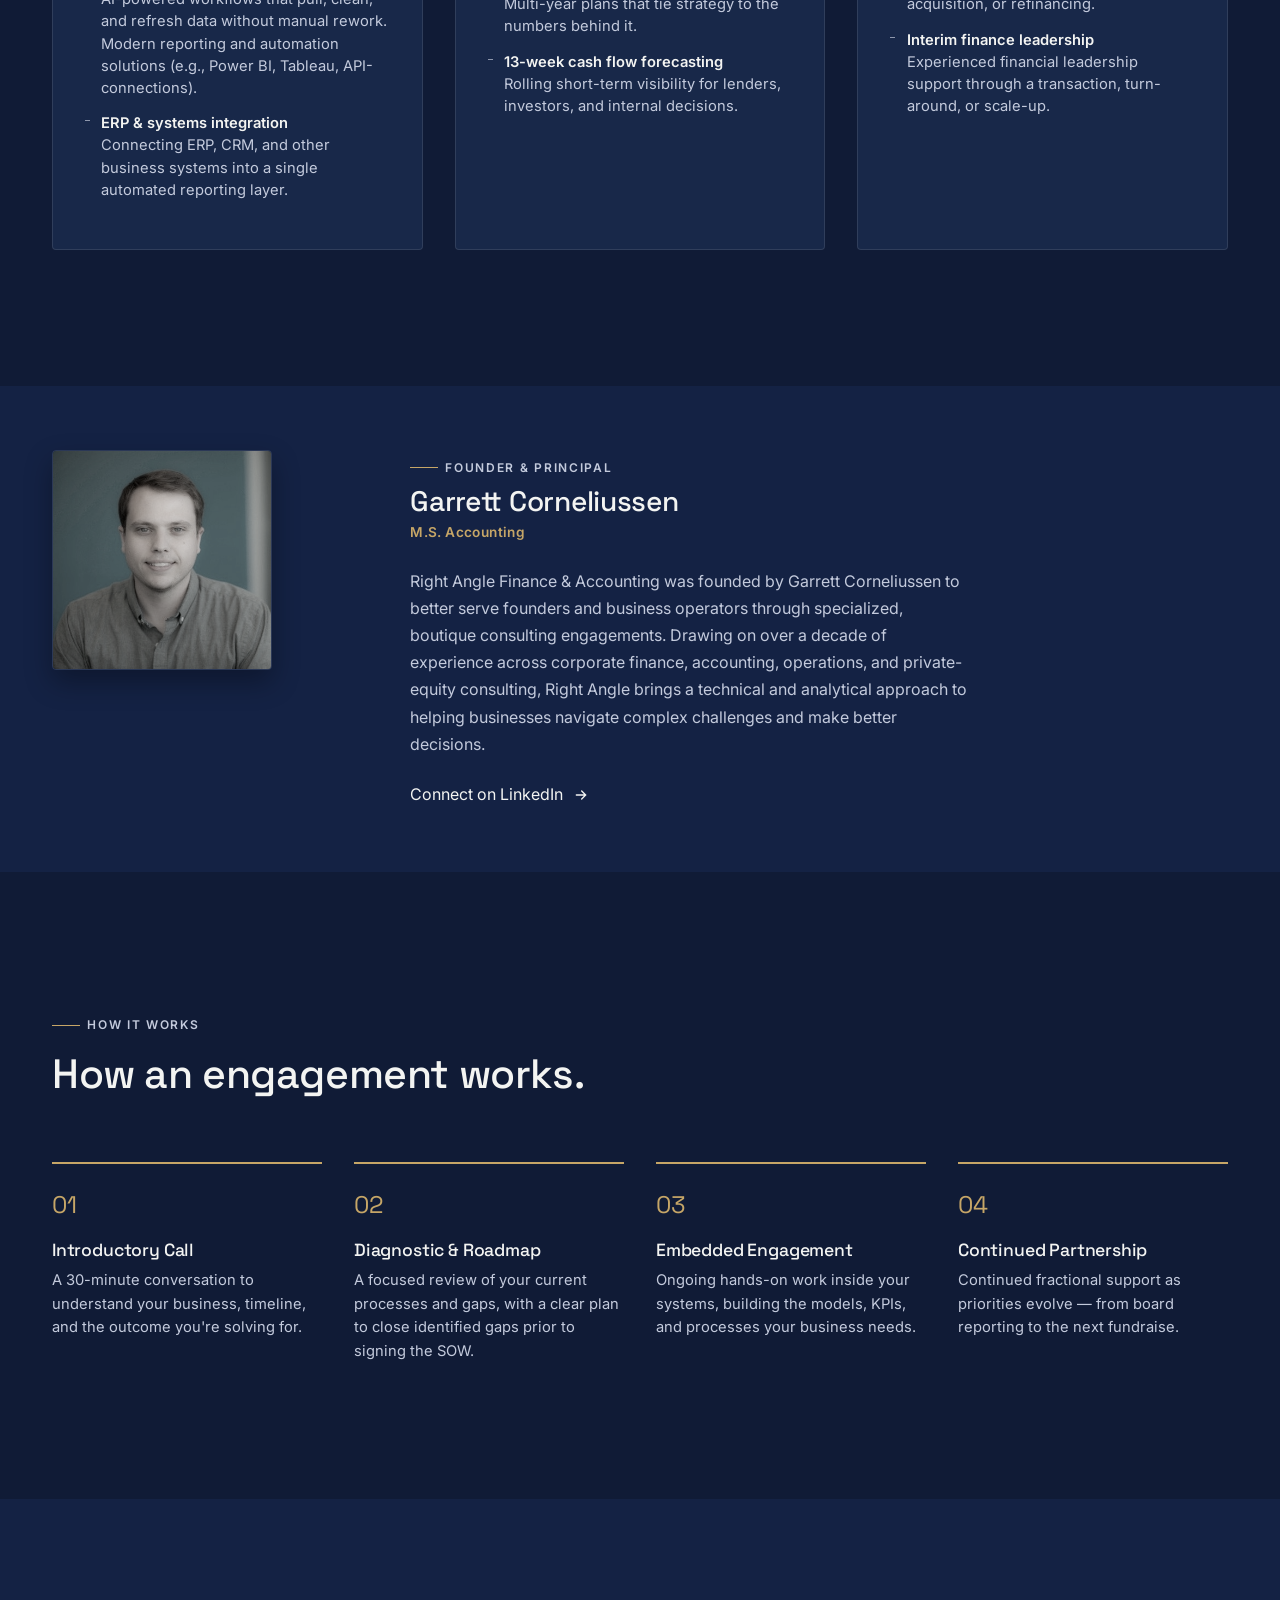
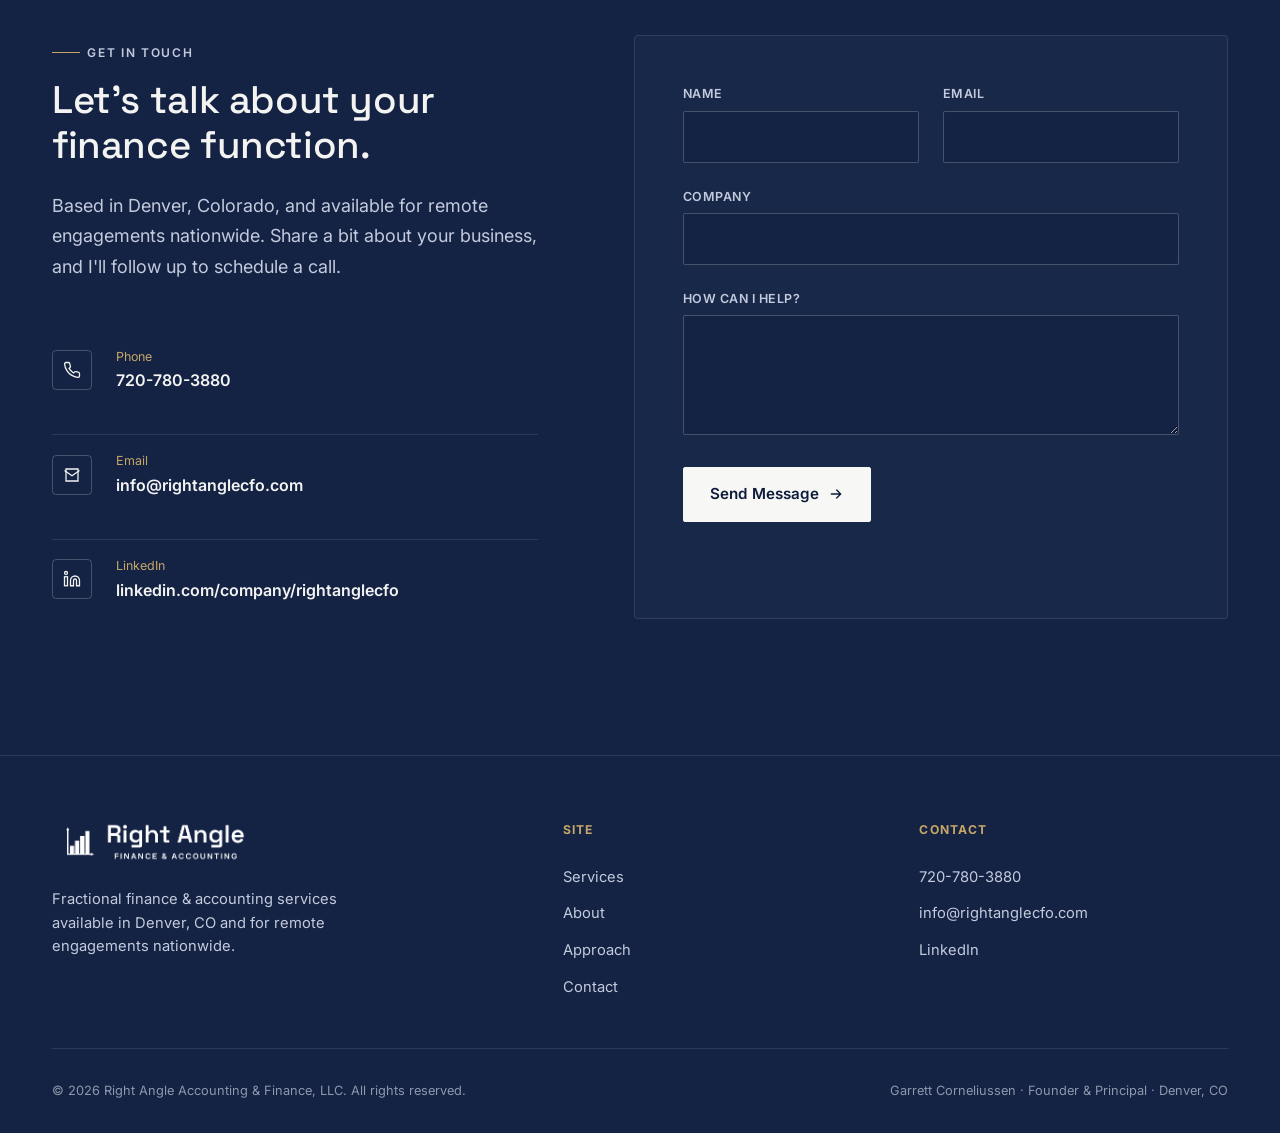
==== commit 13ac75ba: "Fix legal entity name in copyright: Right Angle Accounting & Finance, LLC" ====
--- a/index.html
+++ b/index.html
@@ -4,7 +4,22 @@
 <meta charset="UTF-8">
 <meta name="viewport" content="width=device-width, initial-scale=1.0">
 <title>Right Angle Finance & Accounting | Fractional CFO Services</title>
-<meta name="description" content="Fractional finance & accounting for founder-led businesses preparing for exit, scaling through transformation, or building lender-ready financials after a raise. Based in Denver, CO — engagements nationwide.">
+<meta name="description" content="Fractional finance &amp; accounting for small to mid-sized businesses — Business Intelligence, FP&amp;A, and Office of the CFO services. Denver, CO / remote.">
+<link rel="canonical" href="https://rightanglecfo.com/">
+
+<meta property="og:type" content="website">
+<meta property="og:site_name" content="Right Angle Finance & Accounting">
+<meta property="og:title" content="Right Angle Finance & Accounting | Fractional CFO Services">
+<meta property="og:description" content="Fractional finance & accounting for small to mid-sized businesses — Business Intelligence, FP&A, and Office of the CFO services. Denver, CO / remote.">
+<meta property="og:url" content="https://rightanglecfo.com/">
+<meta property="og:image" content="https://rightanglecfo.com/images/og-image.png">
+<meta property="og:image:width" content="1200">
+<meta property="og:image:height" content="630">
+
+<meta name="twitter:card" content="summary_large_image">
+<meta name="twitter:title" content="Right Angle Finance & Accounting | Fractional CFO Services">
+<meta name="twitter:description" content="Fractional finance & accounting for small to mid-sized businesses — Business Intelligence, FP&A, and Office of the CFO services. Denver, CO / remote.">
+<meta name="twitter:image" content="https://rightanglecfo.com/images/og-image.png">
 
 <link rel="icon" type="image/png" href="images/logo-icon.png">
 <link rel="preconnect" href="https://fonts.googleapis.com">
@@ -290,7 +305,7 @@
       </div>
     </div>
     <div class="footer-bottom">
-      <span>&copy; <span id="year"></span> Right Angle Finance &amp; Accounting, LLC. All rights reserved.</span>
+      <span>&copy; <span id="year"></span> Right Angle Accounting &amp; Finance, LLC. All rights reserved.</span>
       <span class="tag">Garrett Corneliussen &middot; Founder &amp; Principal &middot; Denver, CO</span>
     </div>
   </div>
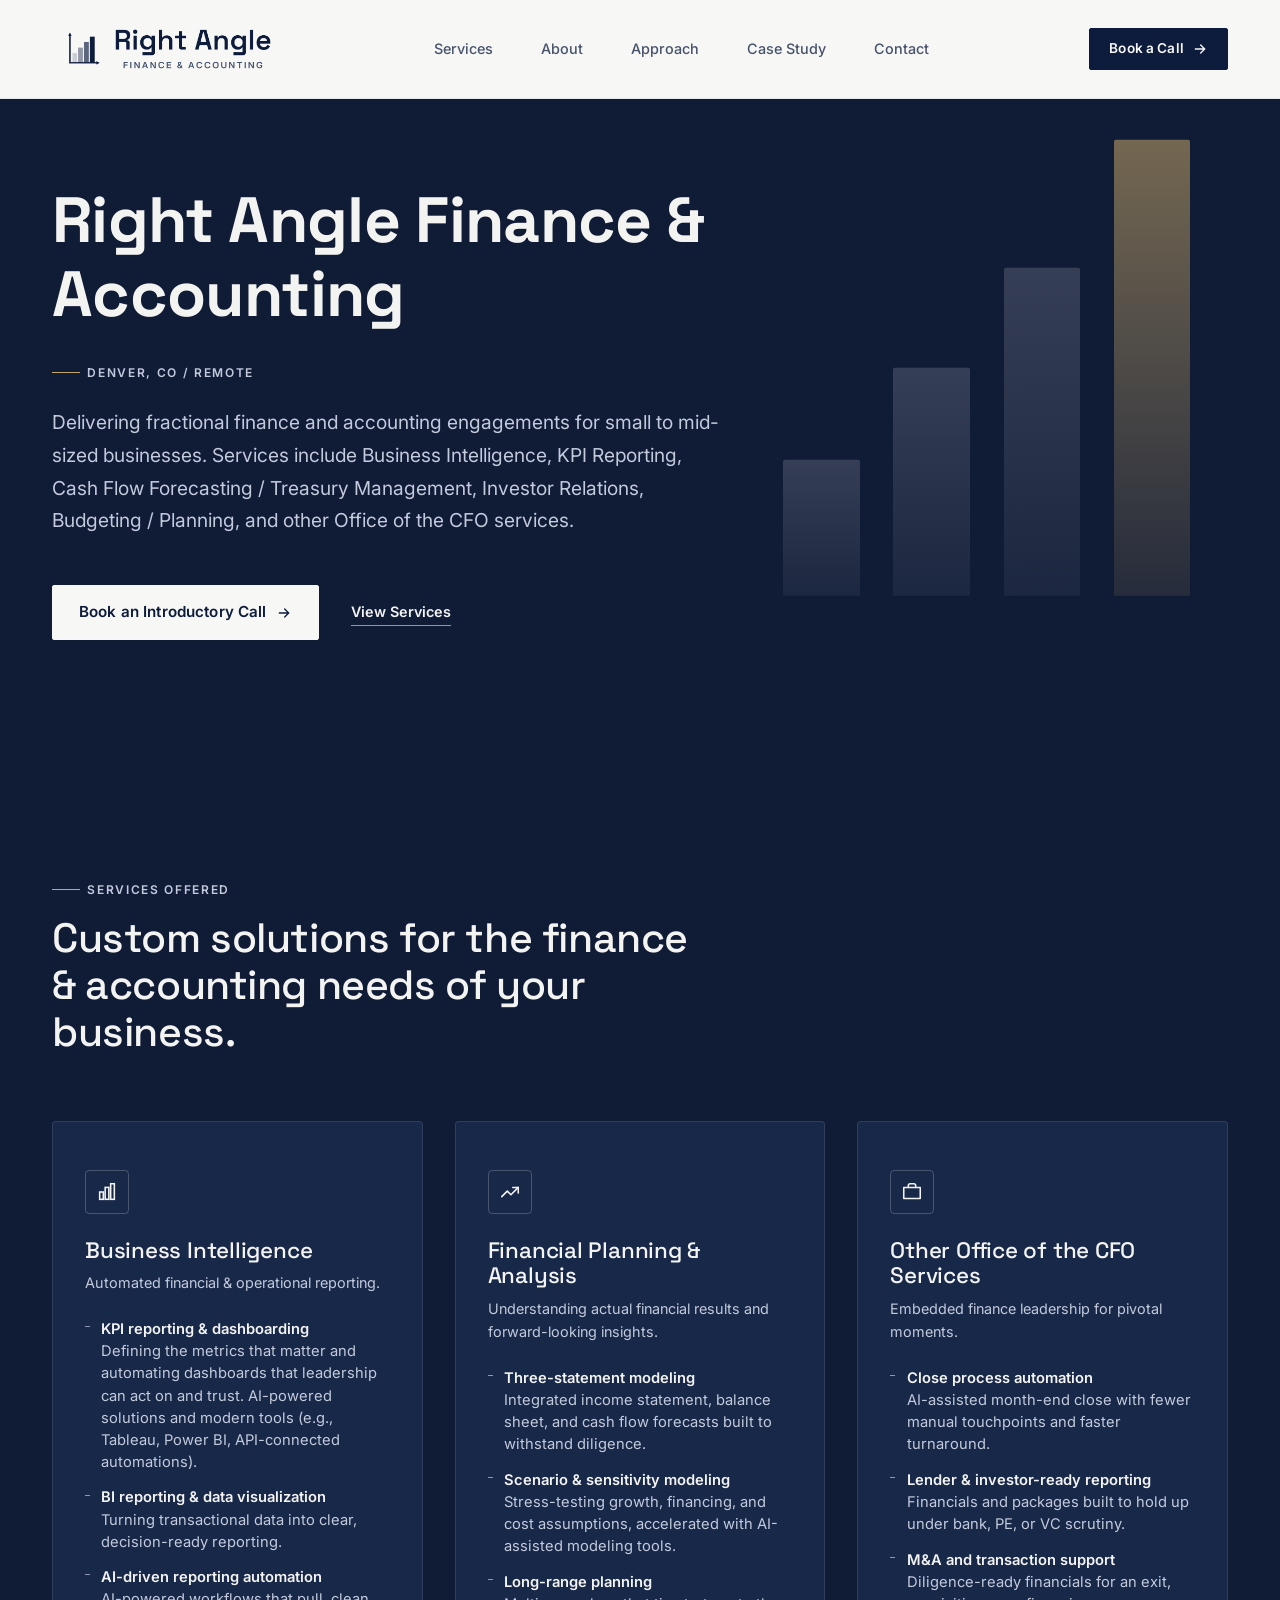
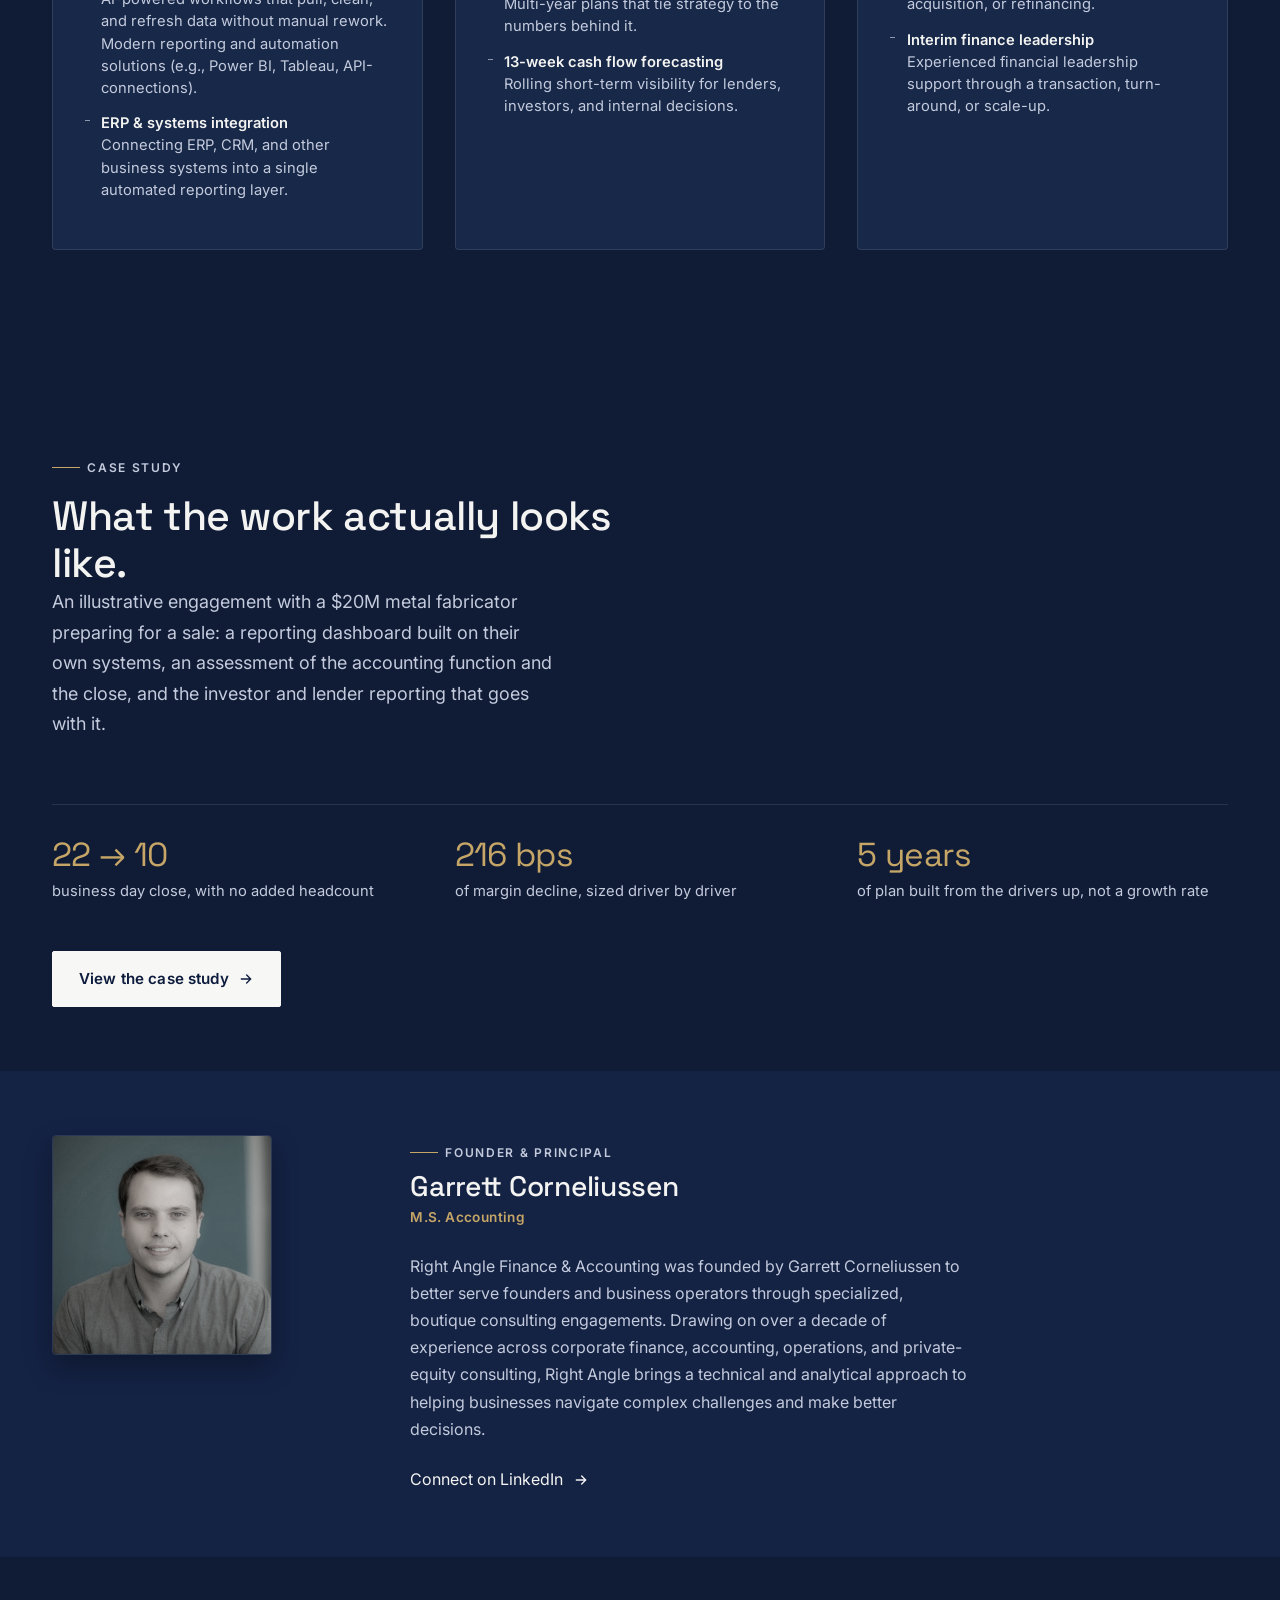
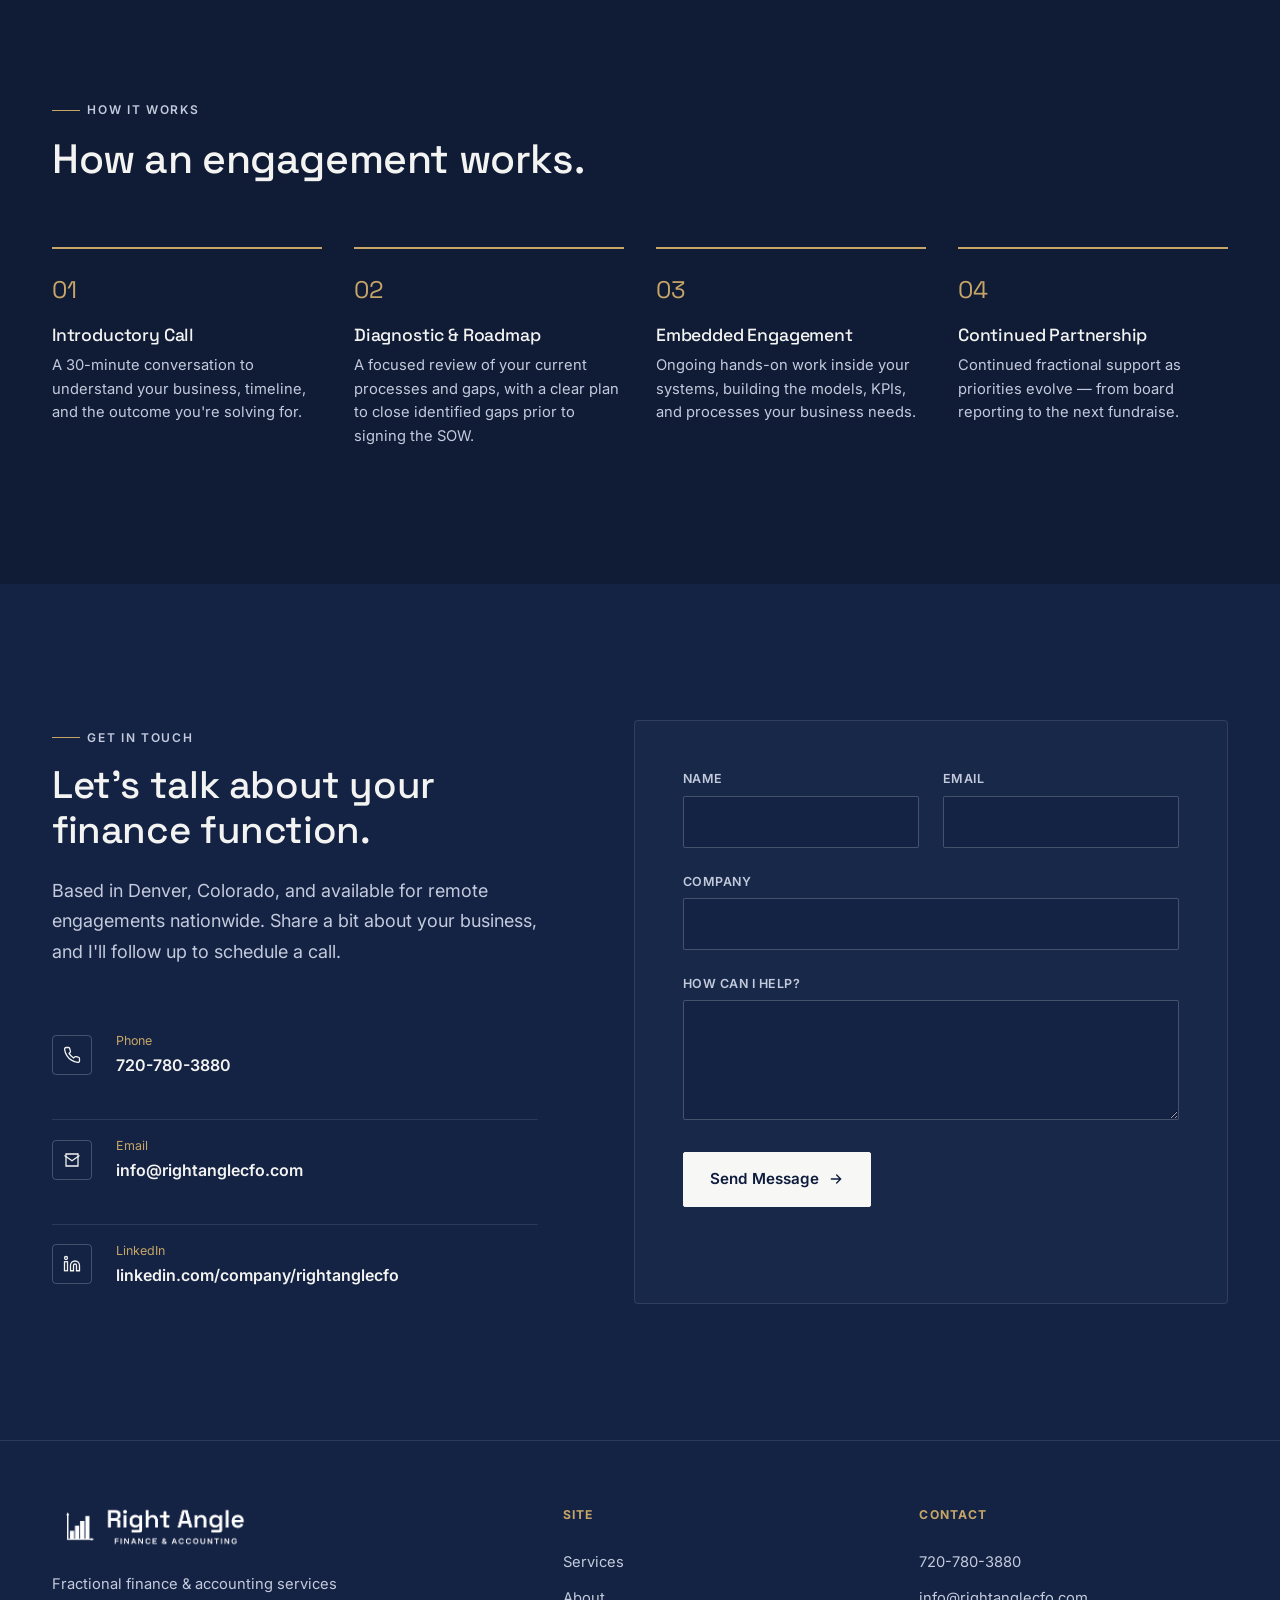
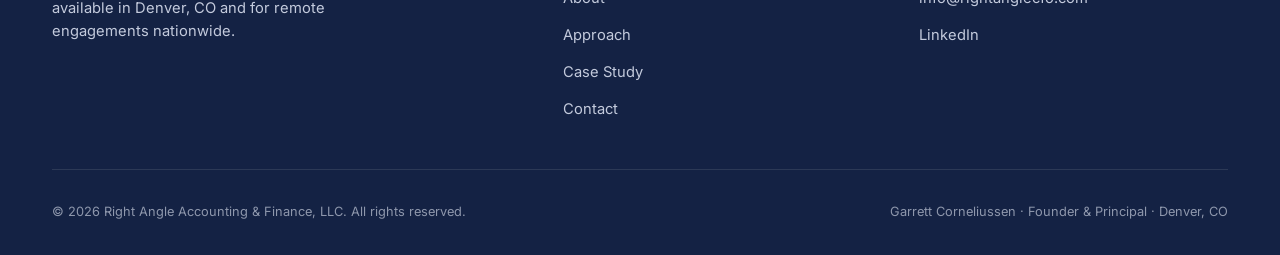
==== commit e0d943e5: "Add case study page and homepage teaser Standalone /case-study page carrying the site header and foo" ====
--- a/index.html
+++ b/index.html
@@ -3,29 +3,64 @@
 <head>
 <meta charset="UTF-8">
 <meta name="viewport" content="width=device-width, initial-scale=1.0">
-<title>Right Angle Finance & Accounting | Fractional CFO Services</title>
-<meta name="description" content="Fractional finance &amp; accounting for small to mid-sized businesses — Business Intelligence, FP&amp;A, and Office of the CFO services. Denver, CO / remote.">
+<title>Fractional Finance &amp; Accounting in Denver, CO | Right Angle</title>
+<meta name="description" content="Denver-based fractional finance and accounting services for small to mid-sized businesses — Business Intelligence, FP&amp;A, and Office of the CFO support. Remote engagements nationwide.">
 <link rel="canonical" href="https://rightanglecfo.com/">
 
 <meta property="og:type" content="website">
 <meta property="og:site_name" content="Right Angle Finance & Accounting">
-<meta property="og:title" content="Right Angle Finance & Accounting | Fractional CFO Services">
-<meta property="og:description" content="Fractional finance & accounting for small to mid-sized businesses — Business Intelligence, FP&A, and Office of the CFO services. Denver, CO / remote.">
+<meta property="og:title" content="Fractional Finance & Accounting in Denver, CO | Right Angle">
+<meta property="og:description" content="Denver-based fractional finance and accounting services for small to mid-sized businesses — Business Intelligence, FP&A, and Office of the CFO support. Remote engagements nationwide.">
 <meta property="og:url" content="https://rightanglecfo.com/">
 <meta property="og:image" content="https://rightanglecfo.com/images/og-image.png">
 <meta property="og:image:width" content="1200">
 <meta property="og:image:height" content="630">
 
 <meta name="twitter:card" content="summary_large_image">
-<meta name="twitter:title" content="Right Angle Finance & Accounting | Fractional CFO Services">
-<meta name="twitter:description" content="Fractional finance & accounting for small to mid-sized businesses — Business Intelligence, FP&A, and Office of the CFO services. Denver, CO / remote.">
+<meta name="twitter:title" content="Fractional Finance & Accounting in Denver, CO | Right Angle">
+<meta name="twitter:description" content="Denver-based fractional finance and accounting services for small to mid-sized businesses — Business Intelligence, FP&A, and Office of the CFO support. Remote engagements nationwide.">
 <meta name="twitter:image" content="https://rightanglecfo.com/images/og-image.png">
 
-<link rel="icon" type="image/png" href="images/logo-icon.png">
+<link rel="icon" type="image/x-icon" href="/favicon.ico">
+<link rel="icon" type="image/png" sizes="32x32" href="images/favicon-32x32.png">
+<link rel="icon" type="image/png" sizes="16x16" href="images/favicon-16x16.png">
+<link rel="icon" type="image/png" sizes="192x192" href="images/icon-192.png">
+<link rel="icon" type="image/png" sizes="512x512" href="images/icon-512.png">
+<link rel="apple-touch-icon" sizes="180x180" href="images/apple-touch-icon.png">
 <link rel="preconnect" href="https://fonts.googleapis.com">
 <link rel="preconnect" href="https://fonts.gstatic.com" crossorigin>
 <link href="https://fonts.googleapis.com/css2?family=Space+Grotesk:wght@400;500;600;700&family=Inter:wght@400;500;600;700&display=swap" rel="stylesheet">
 <link rel="stylesheet" href="css/style.css">
+<script type="application/ld+json">
+{
+  "@context": "https://schema.org",
+  "@type": "ProfessionalService",
+  "name": "Right Angle Finance & Accounting",
+  "alternateName": "Right Angle Accounting & Finance, LLC",
+  "image": "https://rightanglecfo.com/images/og-image.png",
+  "url": "https://rightanglecfo.com/",
+  "telephone": "+1-720-780-3880",
+  "email": "info@rightanglecfo.com",
+  "description": "Fractional finance and accounting services for small to mid-sized businesses, including Business Intelligence, Financial Planning & Analysis, and Office of the CFO support.",
+  "address": {
+    "@type": "PostalAddress",
+    "addressLocality": "Denver",
+    "addressRegion": "CO",
+    "addressCountry": "US"
+  },
+  "areaServed": [
+    { "@type": "City", "name": "Denver" },
+    { "@type": "Country", "name": "United States" }
+  ],
+  "founder": {
+    "@type": "Person",
+    "name": "Garrett Corneliussen"
+  },
+  "sameAs": [
+    "https://www.linkedin.com/company/rightanglecfo"
+  ]
+}
+</script>
 </head>
 <body>
 
@@ -42,6 +77,7 @@
       <a href="#services">Services</a>
       <a href="#about">About</a>
       <a href="#process">Approach</a>
+      <a href="#case-study">Case Study</a>
       <a href="#contact">Contact</a>
     </nav>
 
@@ -62,6 +98,7 @@
   <a href="#services">Services</a>
   <a href="#about">About</a>
   <a href="#process">Approach</a>
+  <a href="#case-study">Case Study</a>
   <a href="#contact">Contact</a>
   <a href="#contact" class="btn btn-primary">Book a Call</a>
 </div>
@@ -151,6 +188,41 @@
   </section>
 
   <!-- ============================================================
+       CASE STUDY
+       ============================================================ -->
+  <section class="section section--tight" id="case-study">
+    <div class="container">
+      <div class="section-head" data-reveal>
+        <span class="eyebrow">Case Study</span>
+        <h2>What the work actually looks like.</h2>
+        <p class="lede">An illustrative engagement with a $20M metal fabricator preparing for a sale: a reporting dashboard built on their own systems, an assessment of the accounting function and the close, and the investor and lender reporting that goes with it.</p>
+      </div>
+
+      <div class="cs-stats" data-reveal>
+        <div class="cs-stat">
+          <span class="cs-num">22 &rarr; 10</span>
+          <span class="cs-lab">business day close, with no added headcount</span>
+        </div>
+        <div class="cs-stat">
+          <span class="cs-num">216 bps</span>
+          <span class="cs-lab">of margin decline, sized driver by driver</span>
+        </div>
+        <div class="cs-stat">
+          <span class="cs-num">5 years</span>
+          <span class="cs-lab">of plan built from the drivers up, not a growth rate</span>
+        </div>
+      </div>
+
+      <div class="cs-actions" data-reveal>
+        <a href="/case-study" class="btn btn-primary">
+          View the case study
+          <svg viewBox="0 0 24 24" fill="none" stroke="currentColor" stroke-width="2" stroke-linecap="round"><path d="M5 12h14M13 6l6 6-6 6"/></svg>
+        </a>
+      </div>
+    </div>
+  </section>
+
+  <!-- ============================================================
        ABOUT US
        ============================================================ -->
   <section class="section section--tight section--alt" id="about">
@@ -292,6 +364,7 @@
           <li><a href="#services">Services</a></li>
           <li><a href="#about">About</a></li>
           <li><a href="#process">Approach</a></li>
+          <li><a href="#case-study">Case Study</a></li>
           <li><a href="#contact">Contact</a></li>
         </ul>
       </div>
--- a/css/style.css
+++ b/css/style.css
@@ -733,3 +733,31 @@
   .form-row { grid-template-columns: 1fr; }
   .hero-actions { flex-direction: column; align-items: flex-start; }
 }
+
+/* ---------- Case study teaser ---------- */
+.cs-stats {
+  display: grid;
+  grid-template-columns: repeat(3, 1fr);
+  gap: var(--space-4);
+  border-top: 1px solid var(--line);
+  padding-top: var(--space-4);
+}
+.cs-stat { display: grid; gap: 0.4em; }
+.cs-num {
+  font-family: var(--font-display);
+  font-size: clamp(1.6rem, 2.6vw, 2.1rem);
+  line-height: 1.1;
+  letter-spacing: -0.02em;
+  color: var(--accent);
+}
+.cs-lab { font-size: 0.92rem; color: var(--text-secondary); }
+.cs-actions {
+  margin-top: var(--space-5);
+  display: flex;
+  flex-wrap: wrap;
+  align-items: center;
+  gap: var(--space-2);
+}
+@media (max-width: 720px) {
+  .cs-stats { grid-template-columns: 1fr; gap: var(--space-3); }
+}
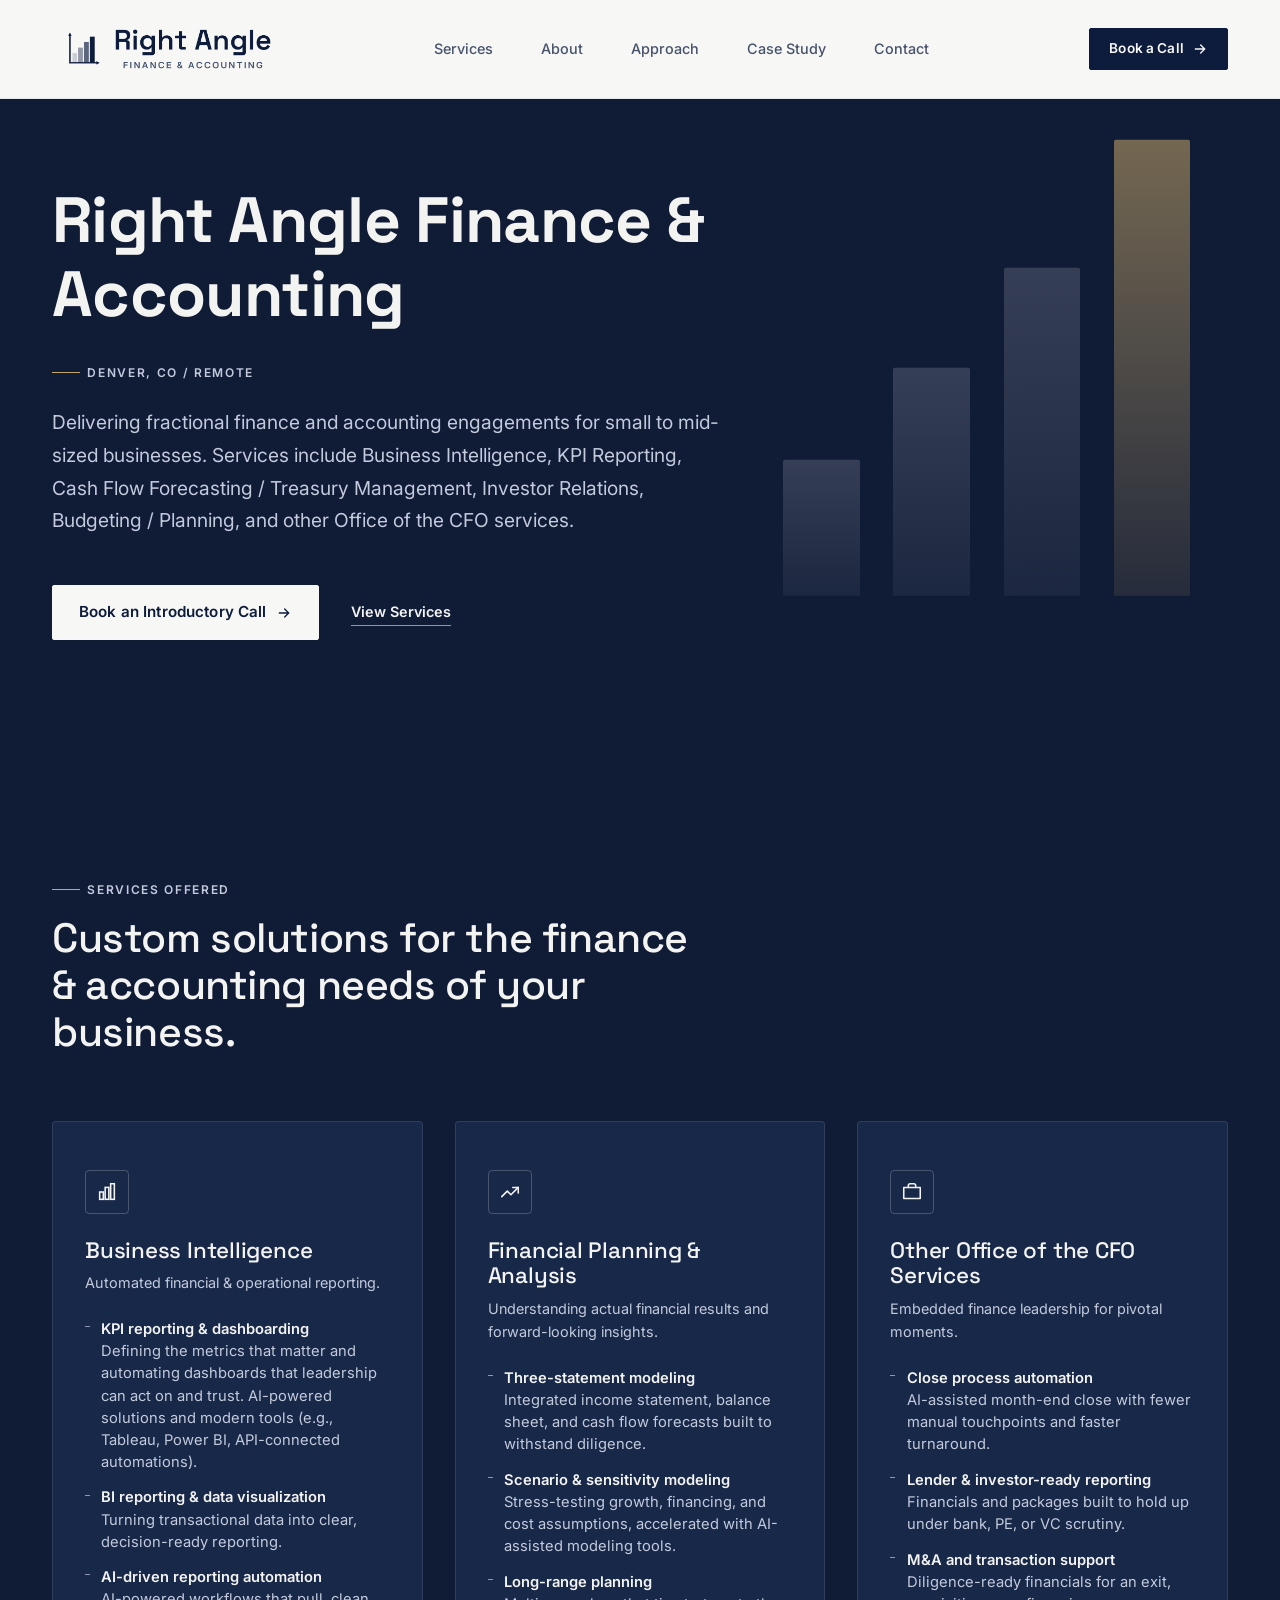
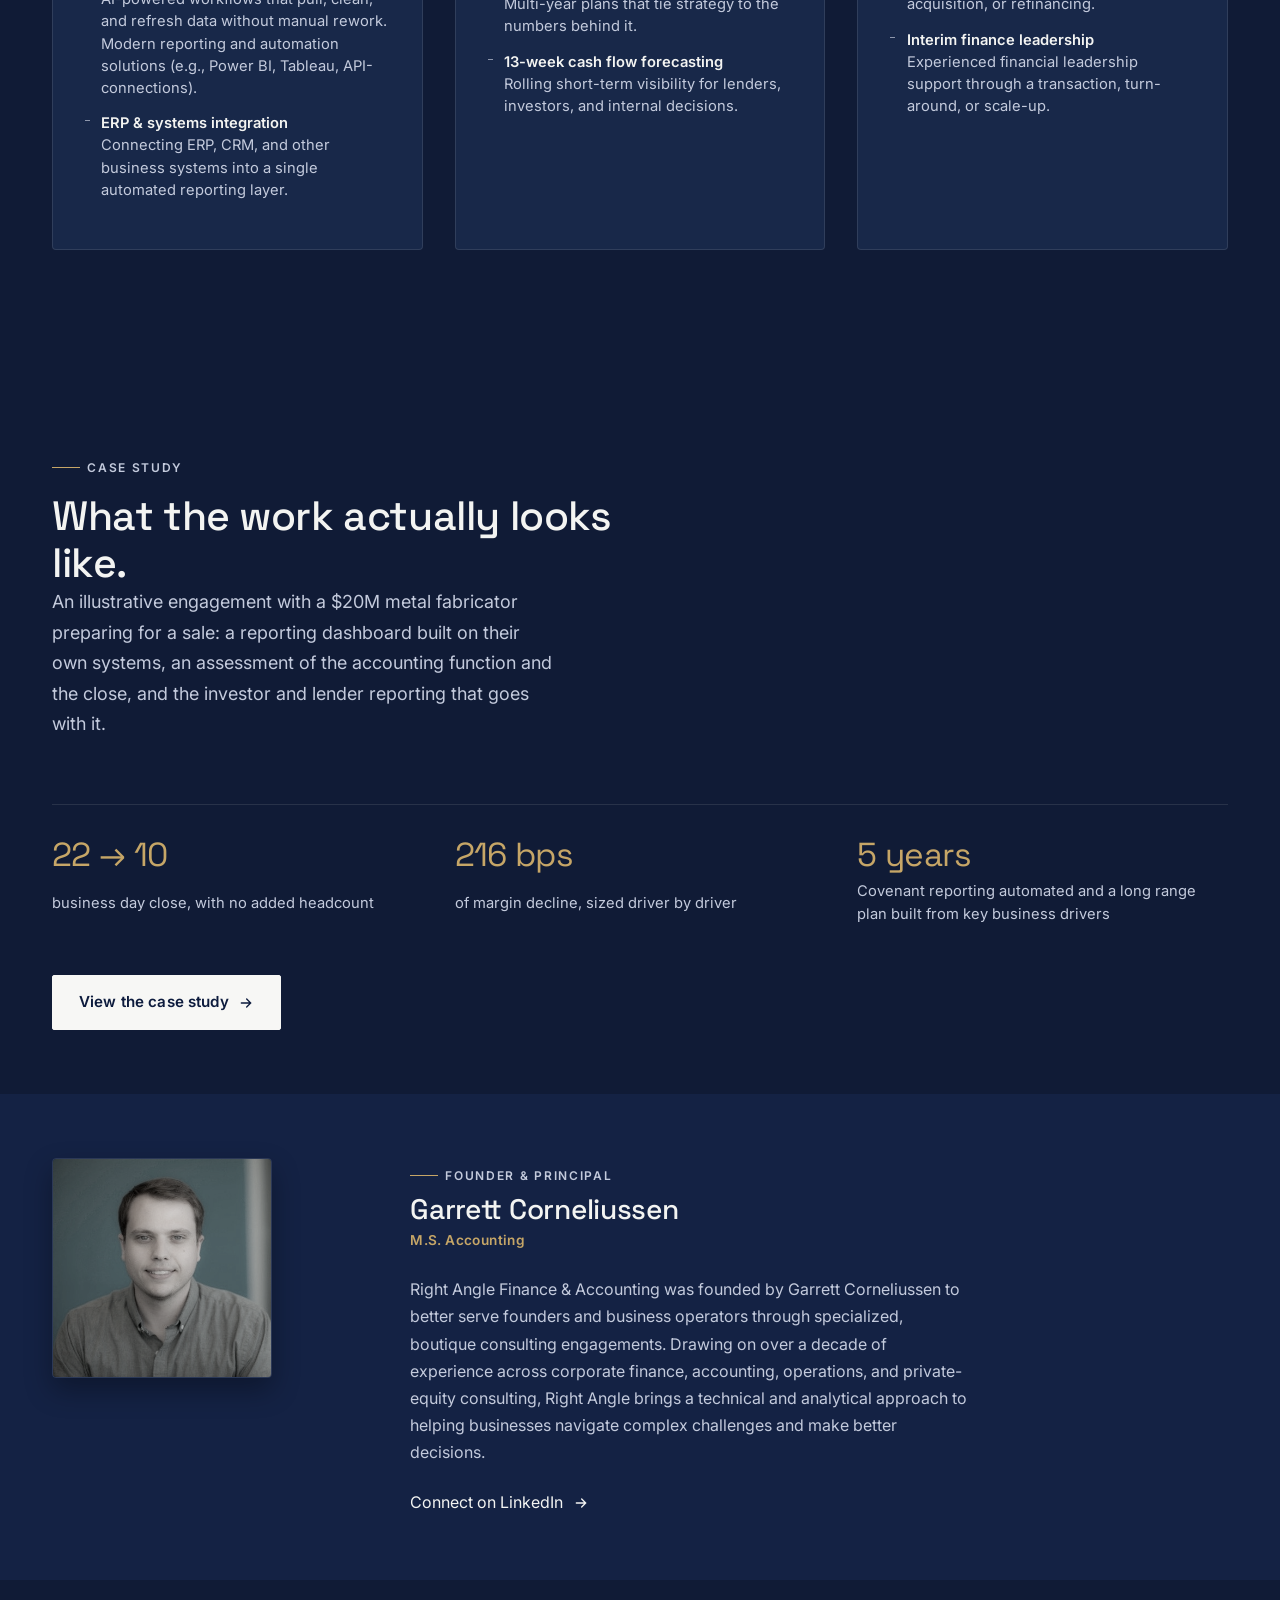
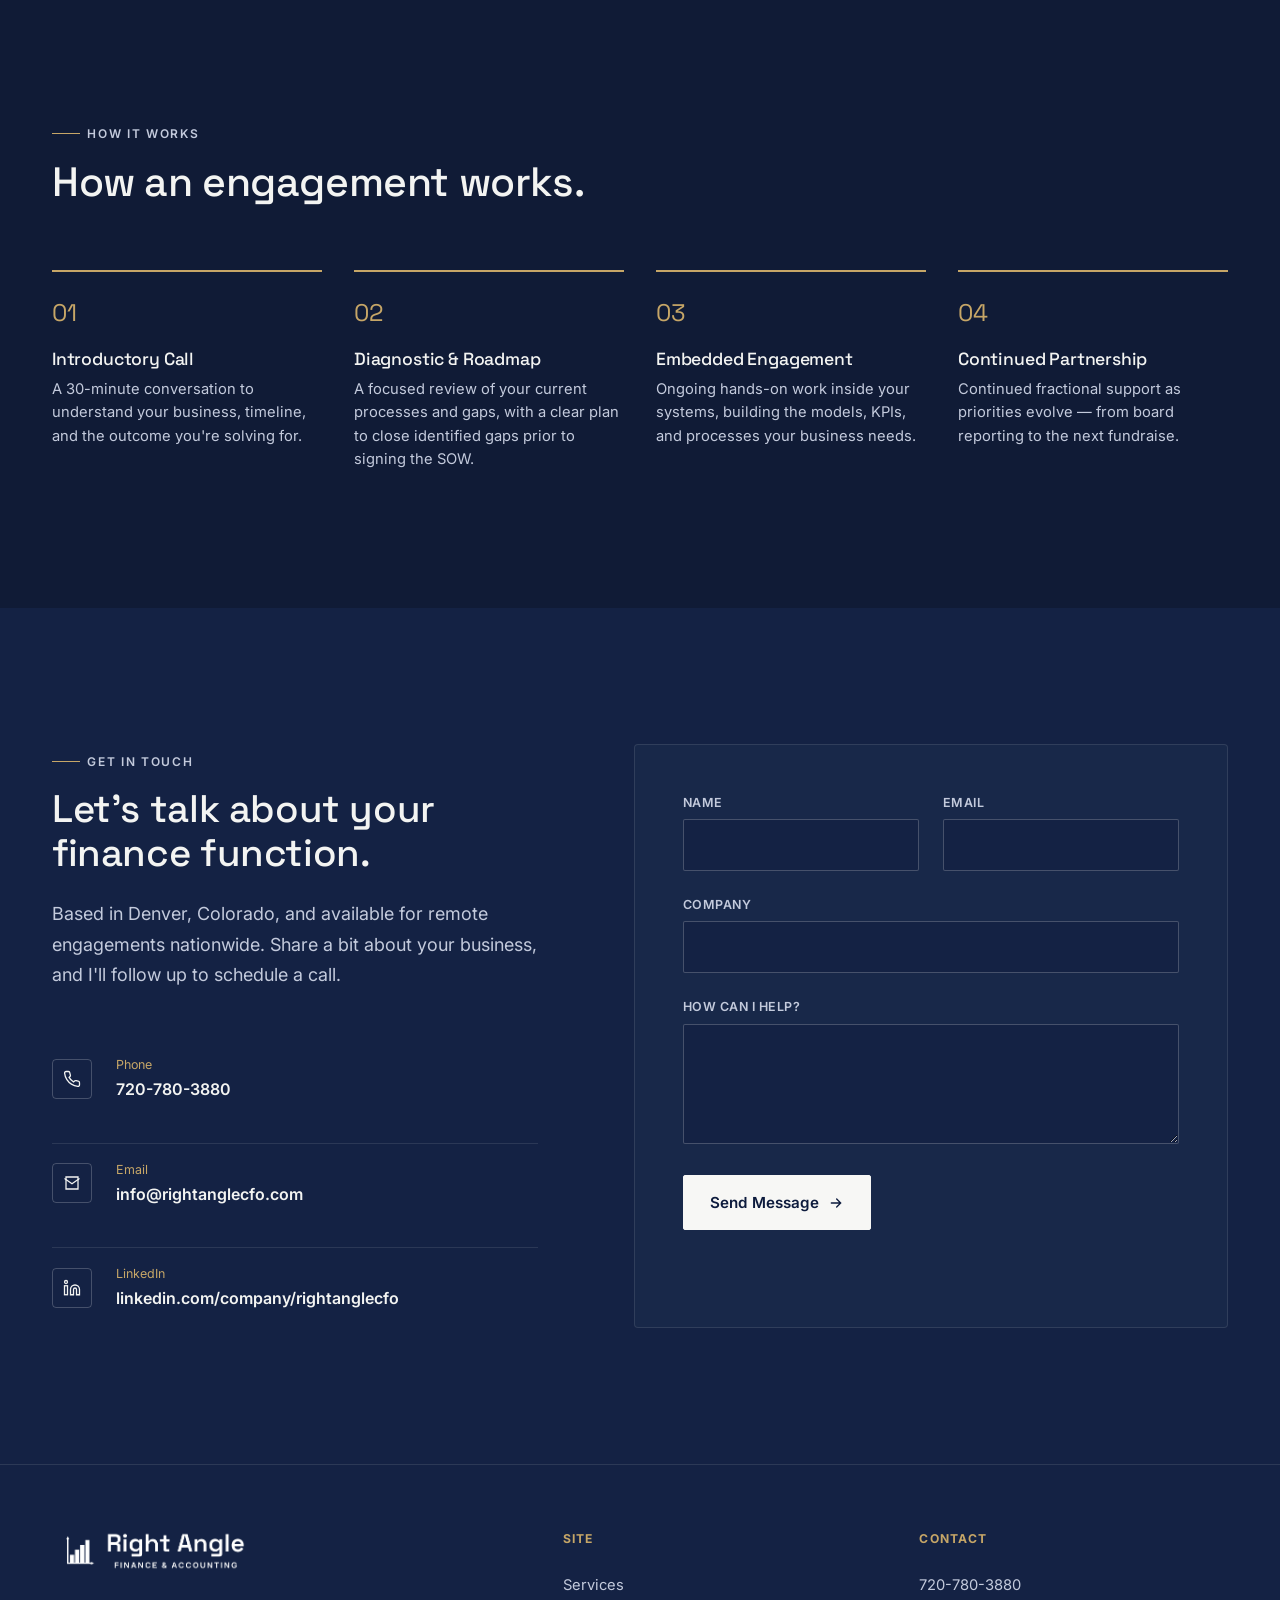
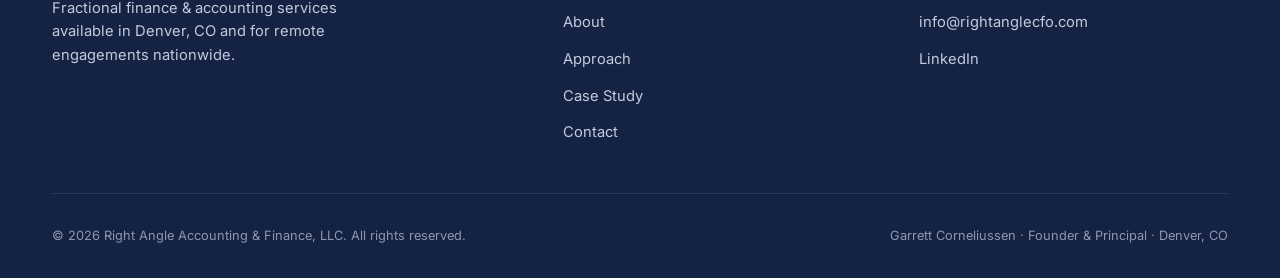
==== commit b9566b8a: "Reword third case study stat to cover covenant reporting Covers the covenant automation alongside th" ====
--- a/index.html
+++ b/index.html
@@ -209,7 +209,7 @@
         </div>
         <div class="cs-stat">
           <span class="cs-num">5 years</span>
-          <span class="cs-lab">of plan built from the drivers up, not a growth rate</span>
+          <span class="cs-lab">Covenant reporting automated and a long range plan built from key business drivers</span>
         </div>
       </div>
 
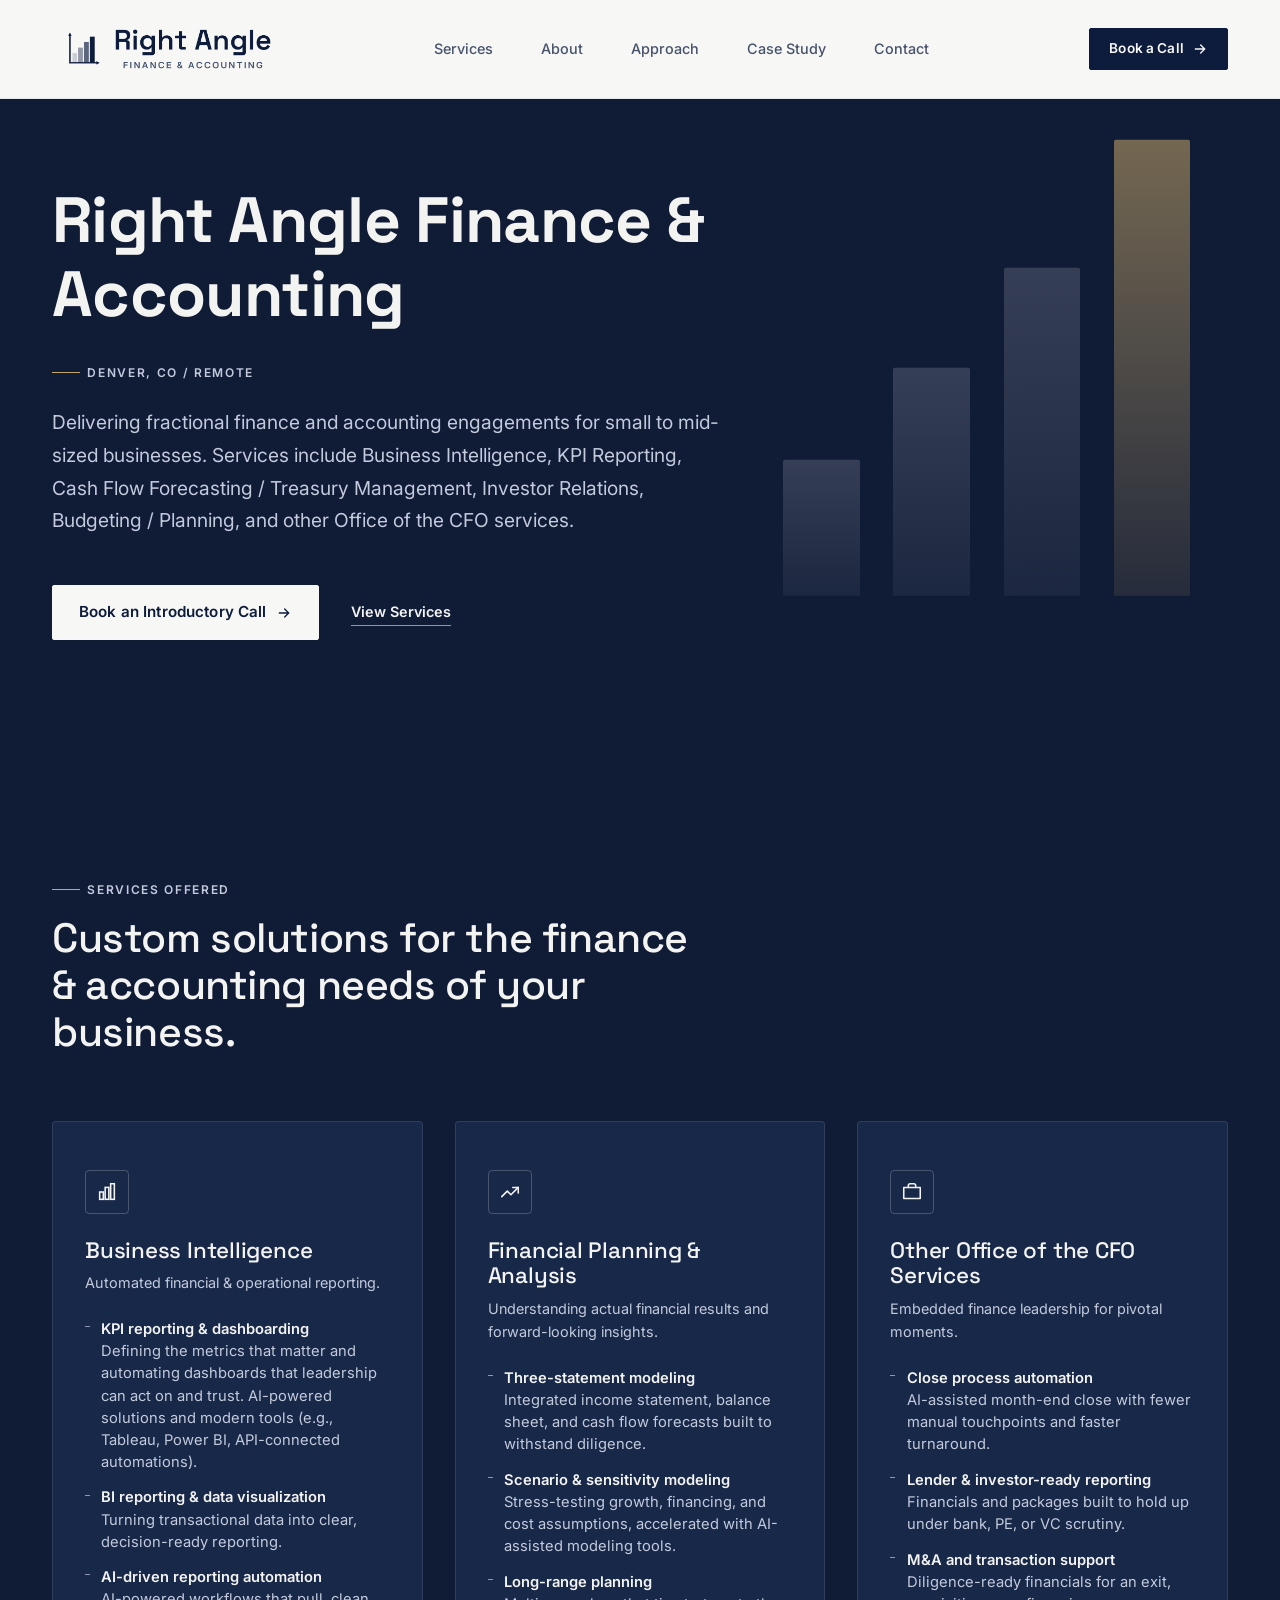
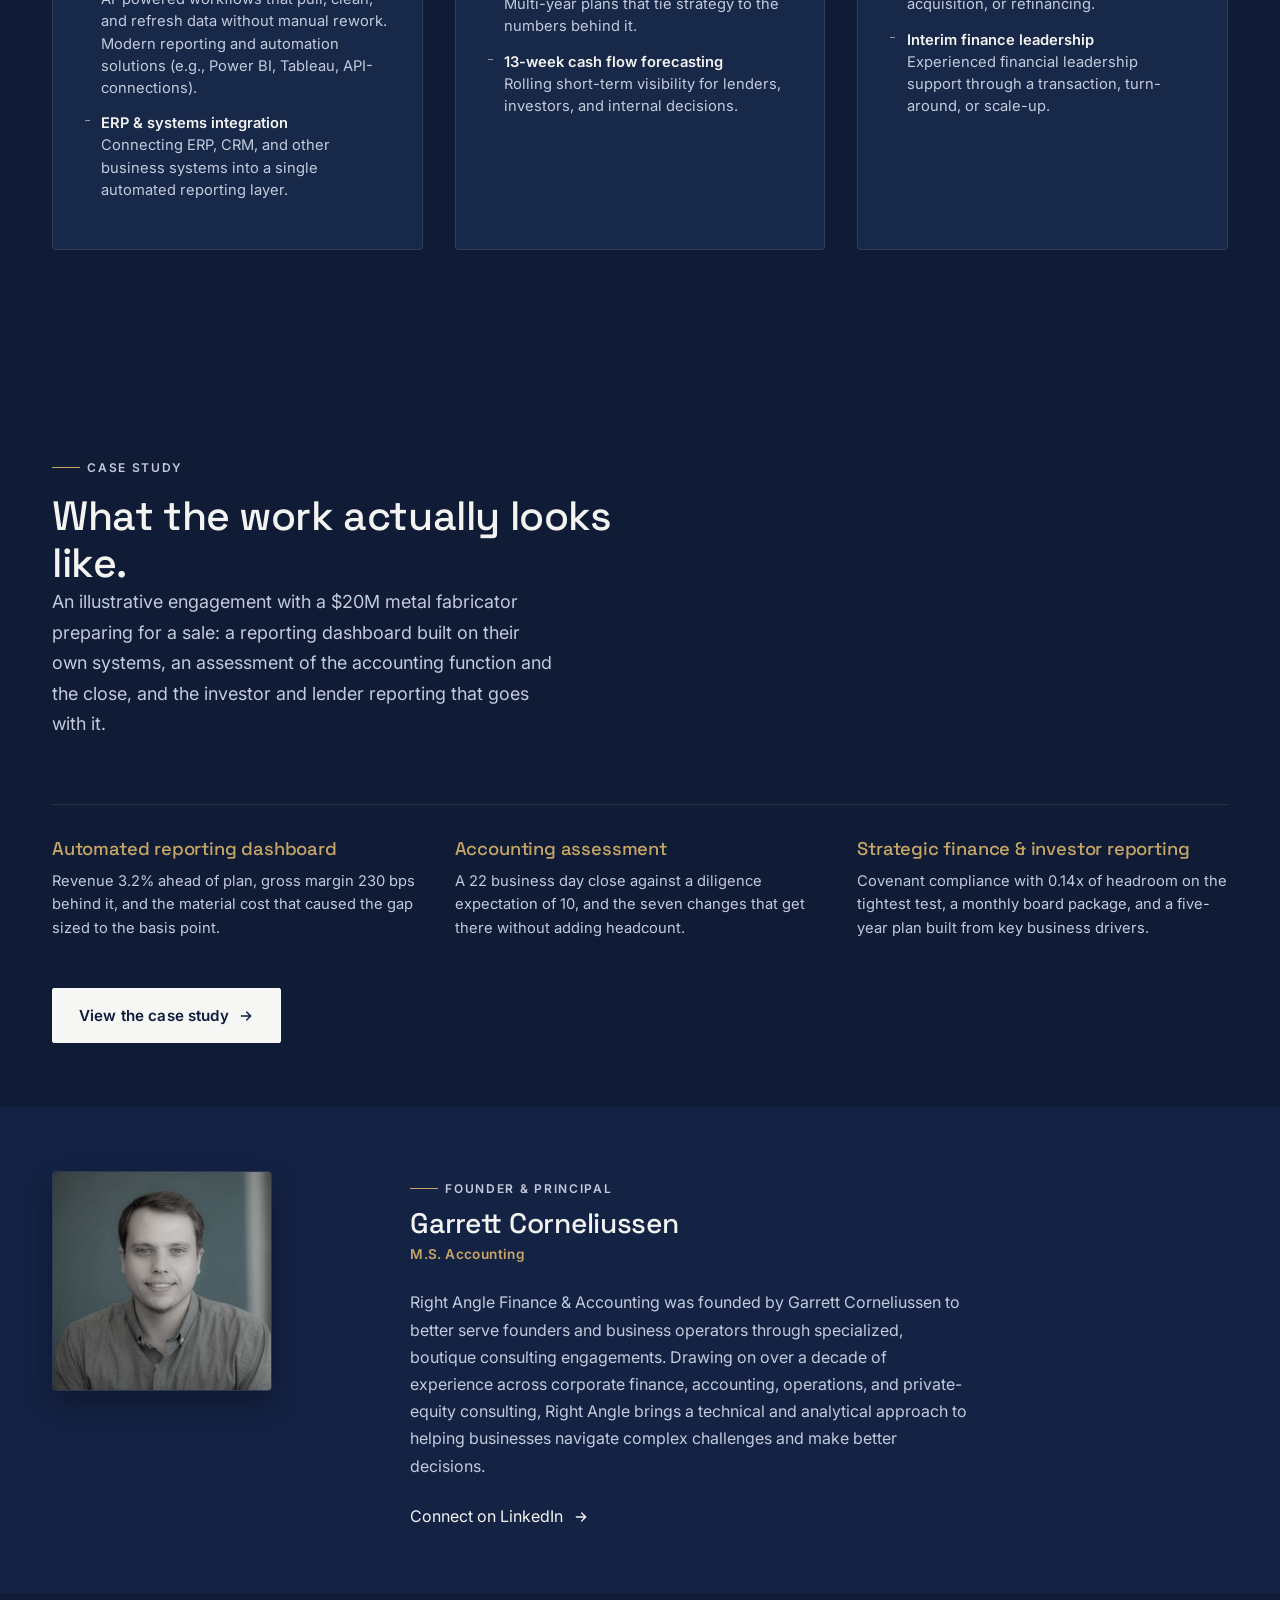
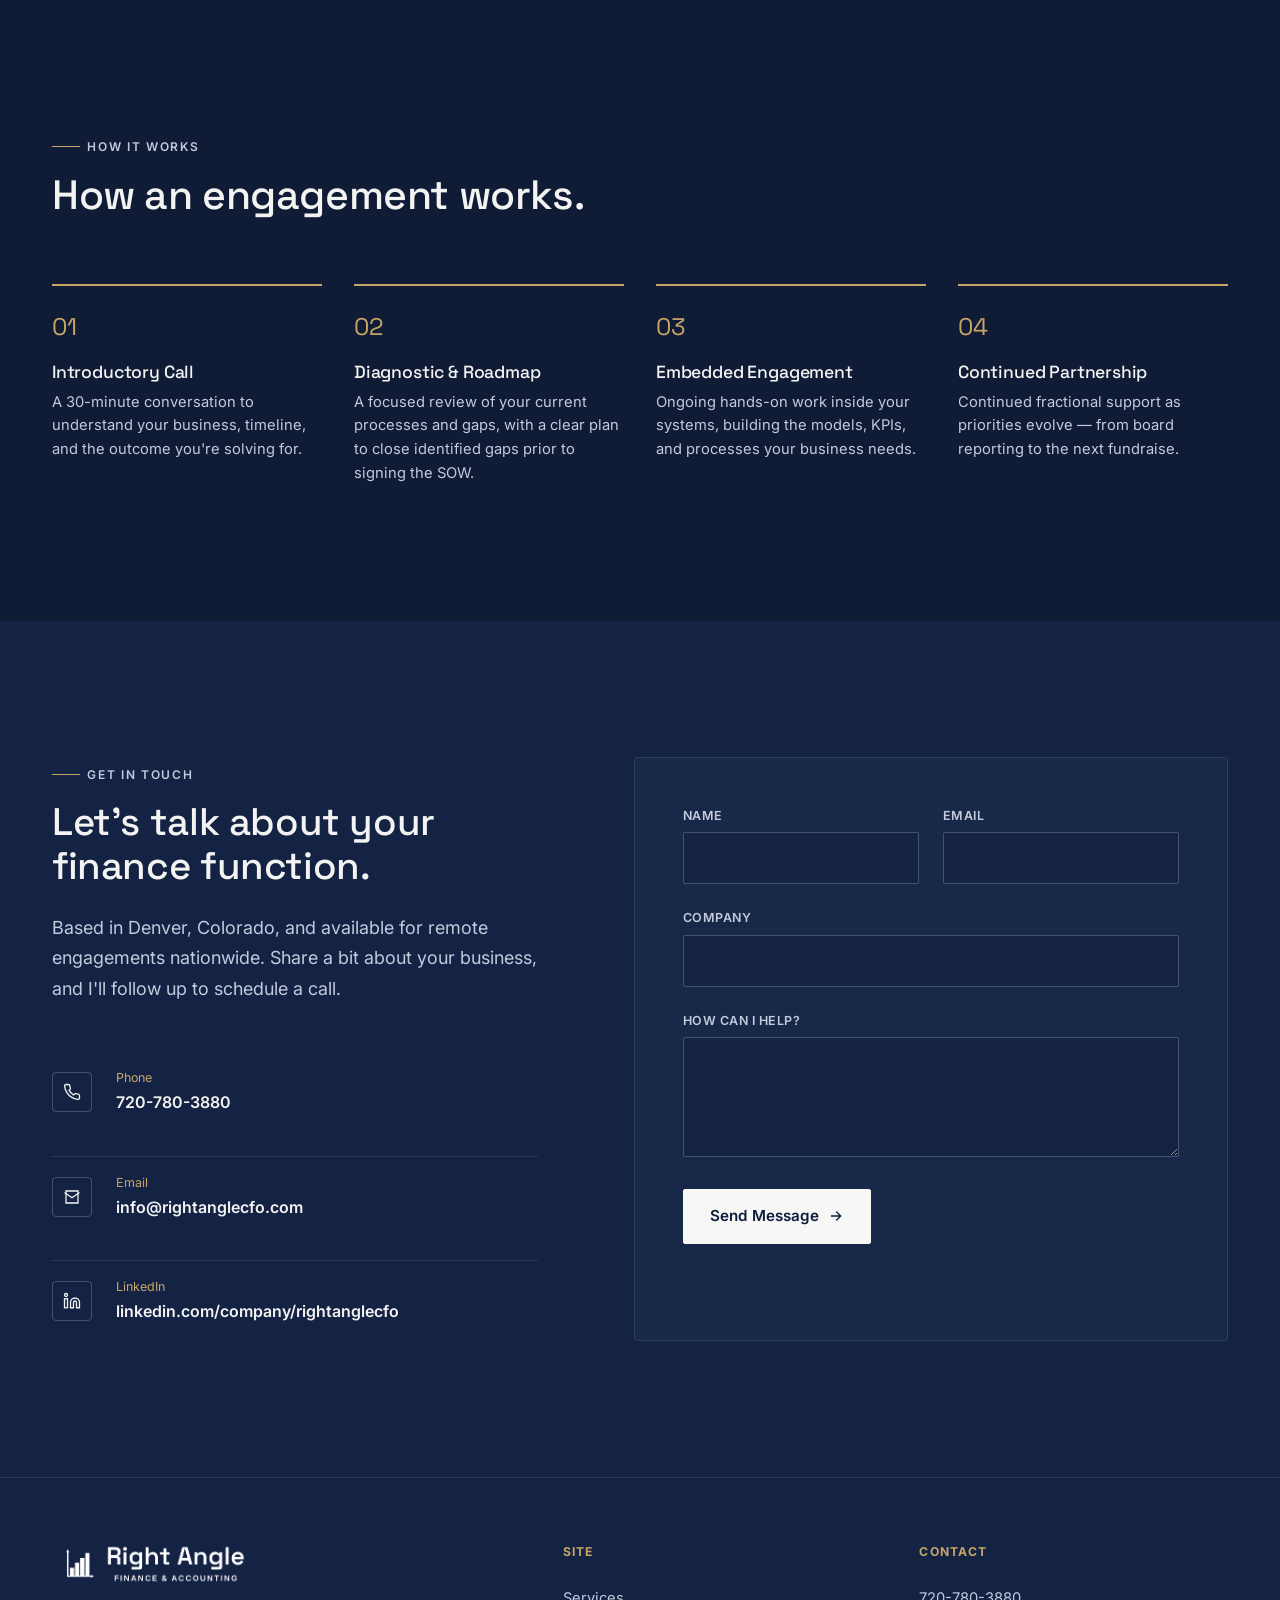
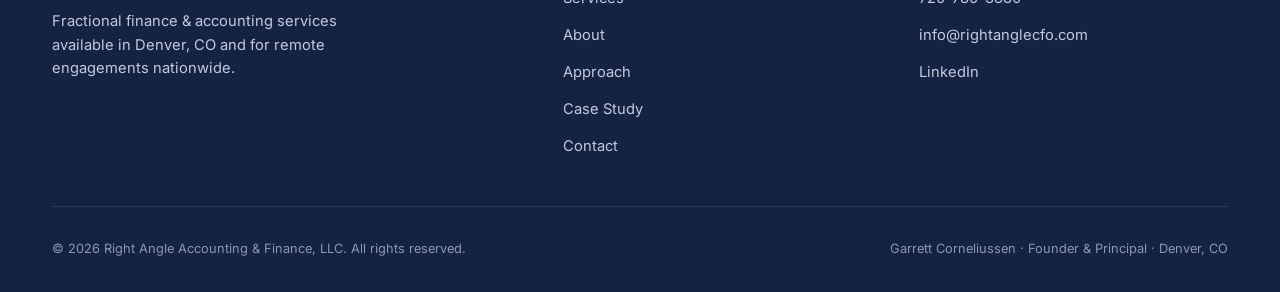
==== commit 8d49e674: "Restructure case study teaser around the three deliverables The three columns now name the dashboard" ====
--- a/index.html
+++ b/index.html
@@ -200,16 +200,16 @@
 
       <div class="cs-stats" data-reveal>
         <div class="cs-stat">
-          <span class="cs-num">22 &rarr; 10</span>
-          <span class="cs-lab">business day close, with no added headcount</span>
+          <span class="cs-num">Automated reporting dashboard</span>
+          <span class="cs-lab">Revenue 3.2% ahead of plan, gross margin 230 bps behind it, and the material cost that caused the gap sized to the basis point.</span>
         </div>
         <div class="cs-stat">
-          <span class="cs-num">216 bps</span>
-          <span class="cs-lab">of margin decline, sized driver by driver</span>
+          <span class="cs-num">Accounting assessment</span>
+          <span class="cs-lab">A 22 business day close against a diligence expectation of 10, and the seven changes that get there without adding headcount.</span>
         </div>
         <div class="cs-stat">
-          <span class="cs-num">5 years</span>
-          <span class="cs-lab">Covenant reporting automated and a long range plan built from key business drivers</span>
+          <span class="cs-num">Strategic finance &amp; investor reporting</span>
+          <span class="cs-lab">Covenant compliance with 0.14x of headroom on the tightest test, a monthly board package, and a five-year plan built from key business drivers.</span>
         </div>
       </div>
 
--- a/css/style.css
+++ b/css/style.css
@@ -742,12 +742,13 @@
   border-top: 1px solid var(--line);
   padding-top: var(--space-4);
 }
-.cs-stat { display: grid; gap: 0.4em; }
+.cs-stat { display: grid; gap: 0.55em; align-content: start; }
 .cs-num {
   font-family: var(--font-display);
-  font-size: clamp(1.6rem, 2.6vw, 2.1rem);
-  line-height: 1.1;
-  letter-spacing: -0.02em;
+  font-size: 1.15rem;
+  font-weight: 500;
+  line-height: 1.3;
+  letter-spacing: -0.01em;
   color: var(--accent);
 }
 .cs-lab { font-size: 0.92rem; color: var(--text-secondary); }
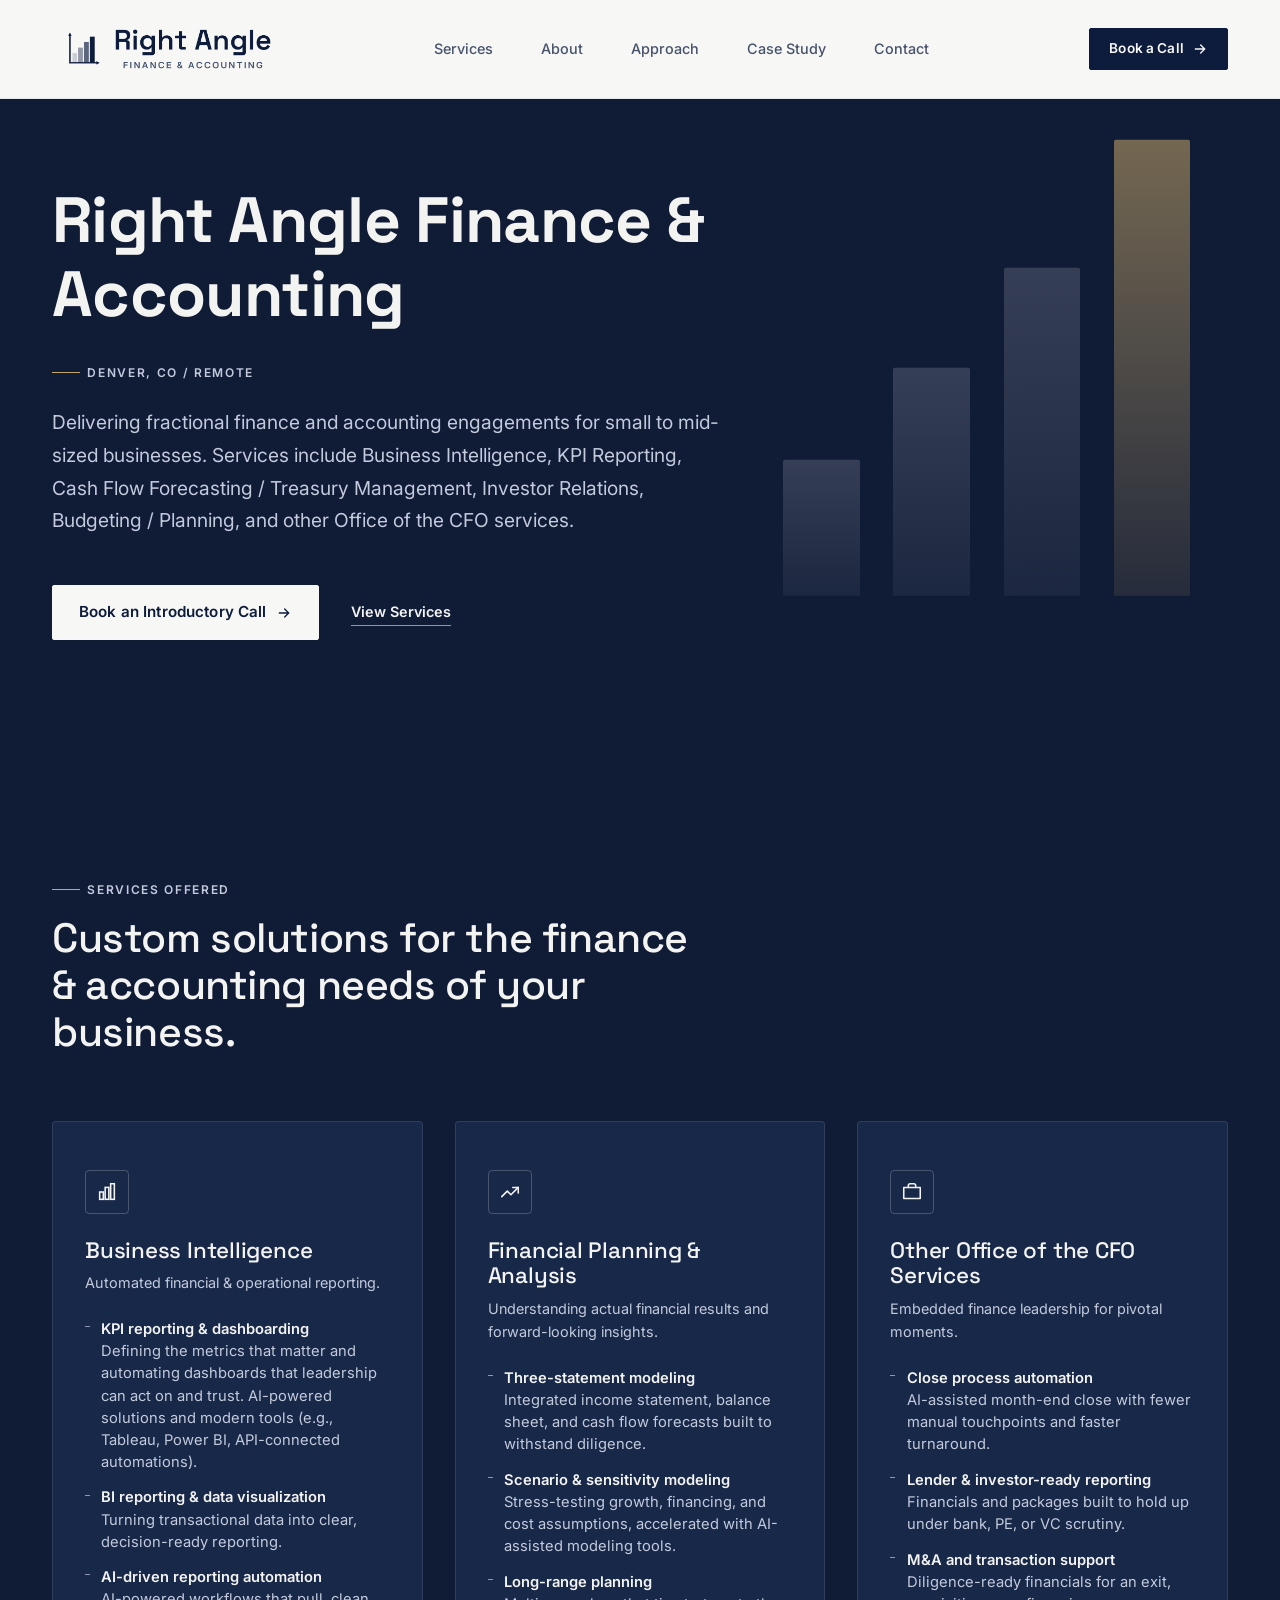
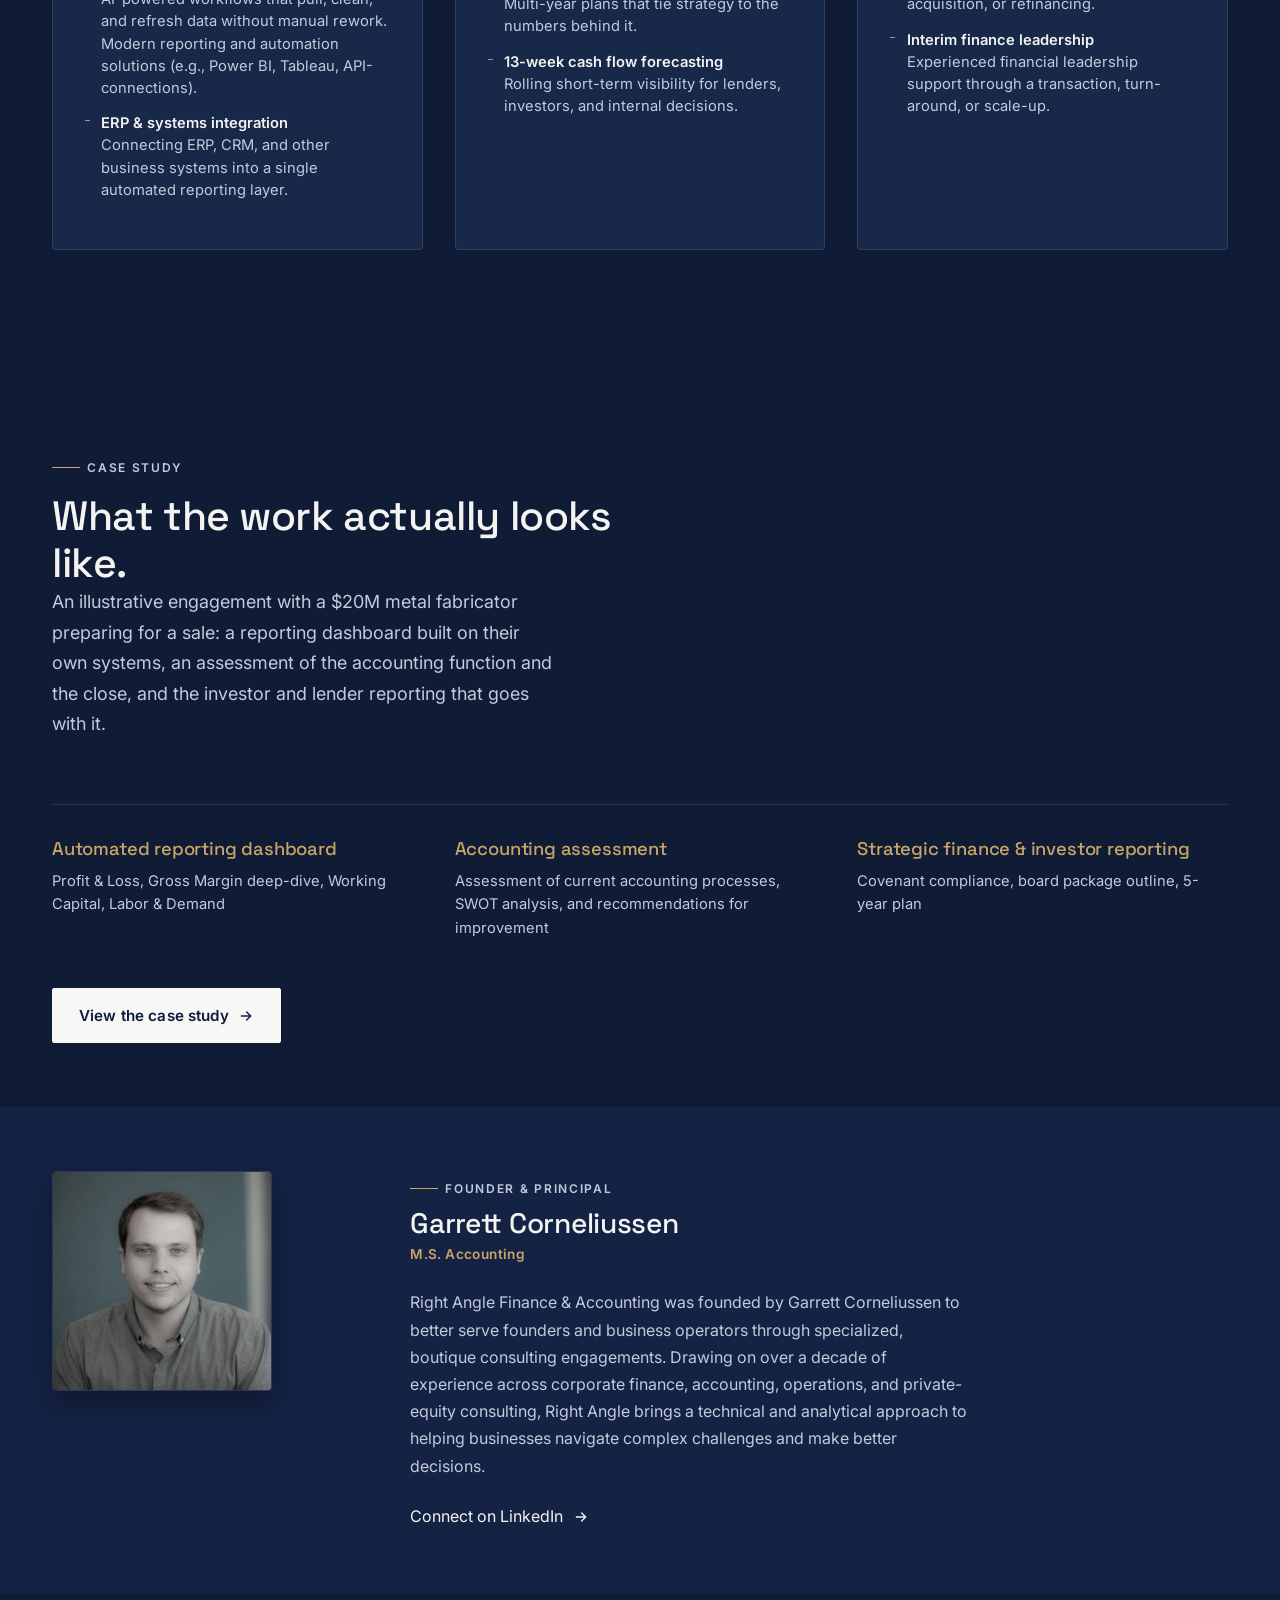
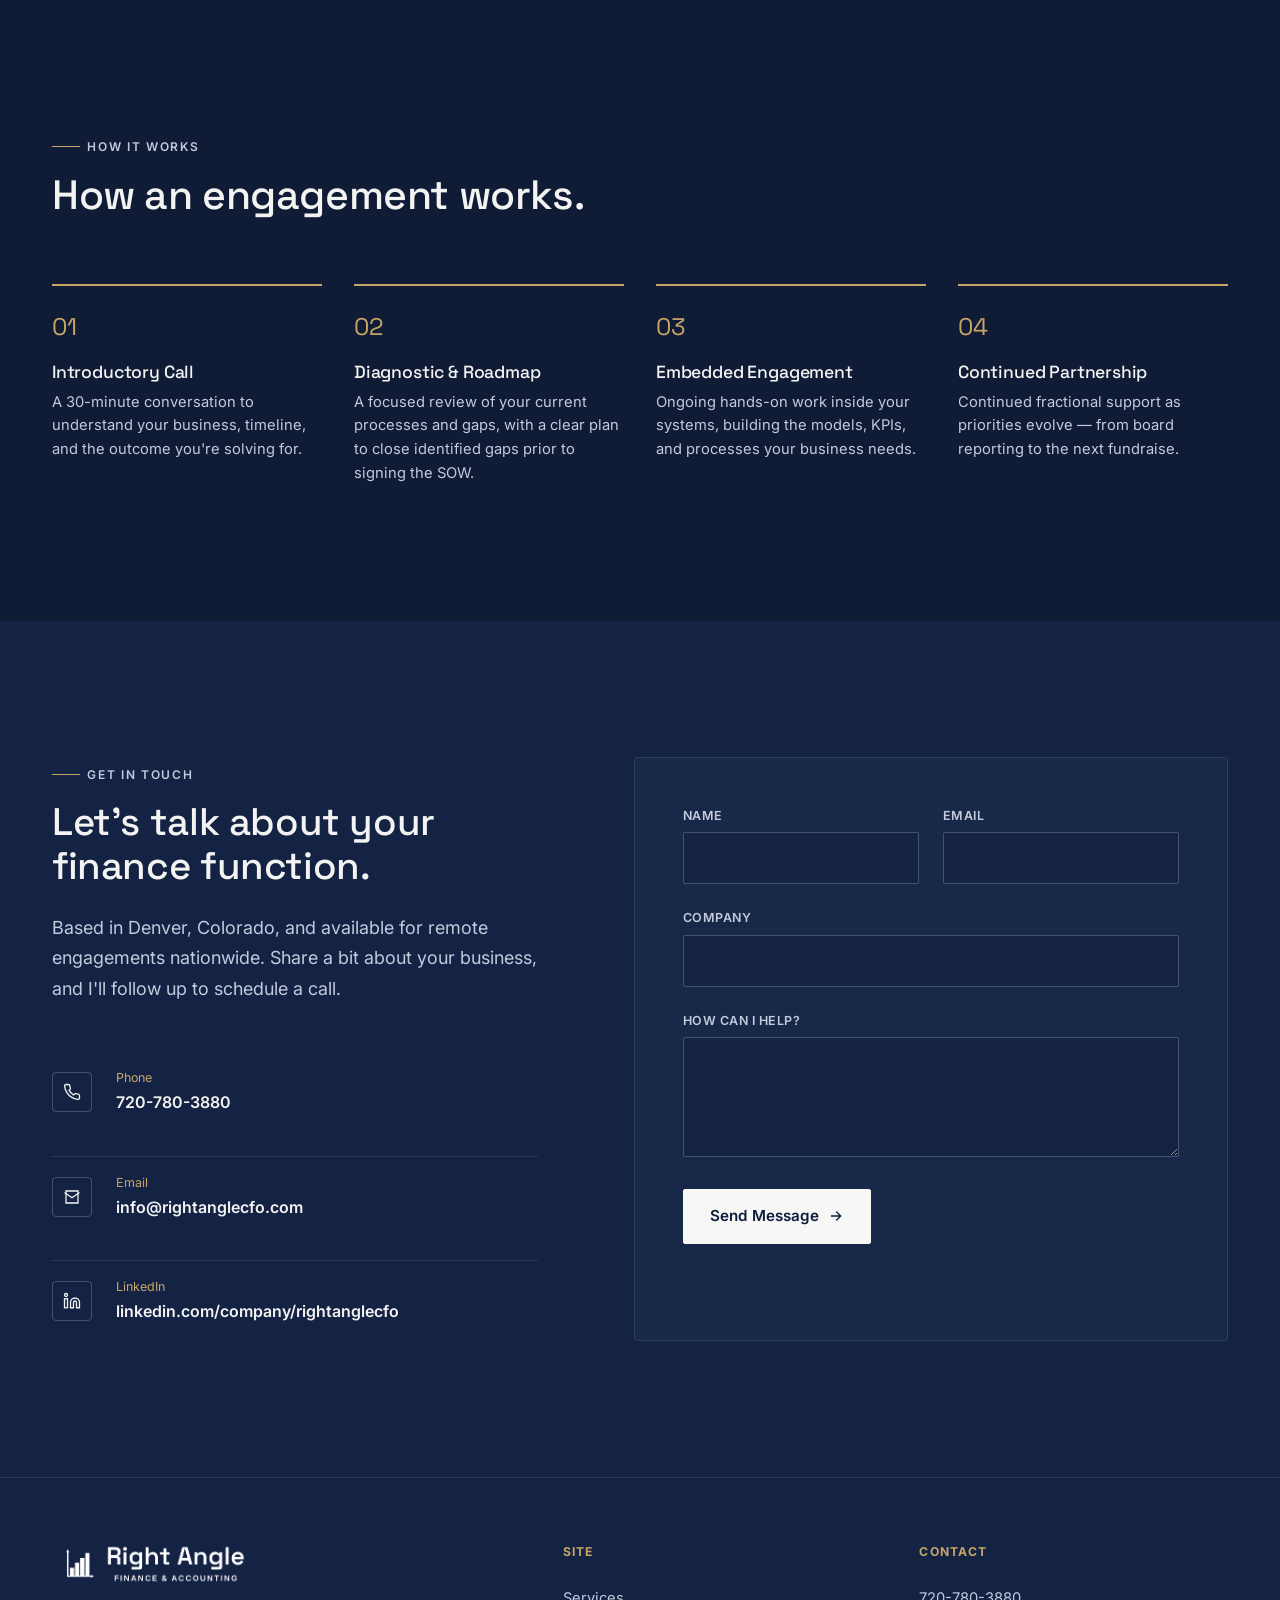
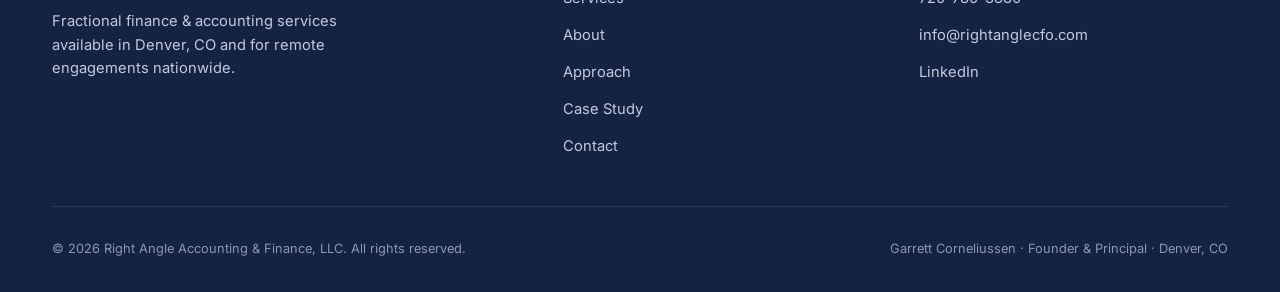
==== commit c96624ed: "Use contents rather than findings in the case study blurbs Each column now lists what is in that sec" ====
--- a/index.html
+++ b/index.html
@@ -201,15 +201,15 @@
       <div class="cs-stats" data-reveal>
         <div class="cs-stat">
           <span class="cs-num">Automated reporting dashboard</span>
-          <span class="cs-lab">Revenue 3.2% ahead of plan, gross margin 230 bps behind it, and the material cost that caused the gap sized to the basis point.</span>
+          <span class="cs-lab">Profit &amp; Loss, Gross Margin deep-dive, Working Capital, Labor &amp; Demand</span>
         </div>
         <div class="cs-stat">
           <span class="cs-num">Accounting assessment</span>
-          <span class="cs-lab">A 22 business day close against a diligence expectation of 10, and the seven changes that get there without adding headcount.</span>
+          <span class="cs-lab">Assessment of current accounting processes, SWOT analysis, and recommendations for improvement</span>
         </div>
         <div class="cs-stat">
           <span class="cs-num">Strategic finance &amp; investor reporting</span>
-          <span class="cs-lab">Covenant compliance with 0.14x of headroom on the tightest test, a monthly board package, and a five-year plan built from key business drivers.</span>
+          <span class="cs-lab">Covenant compliance, board package outline, 5-year plan</span>
         </div>
       </div>
 
